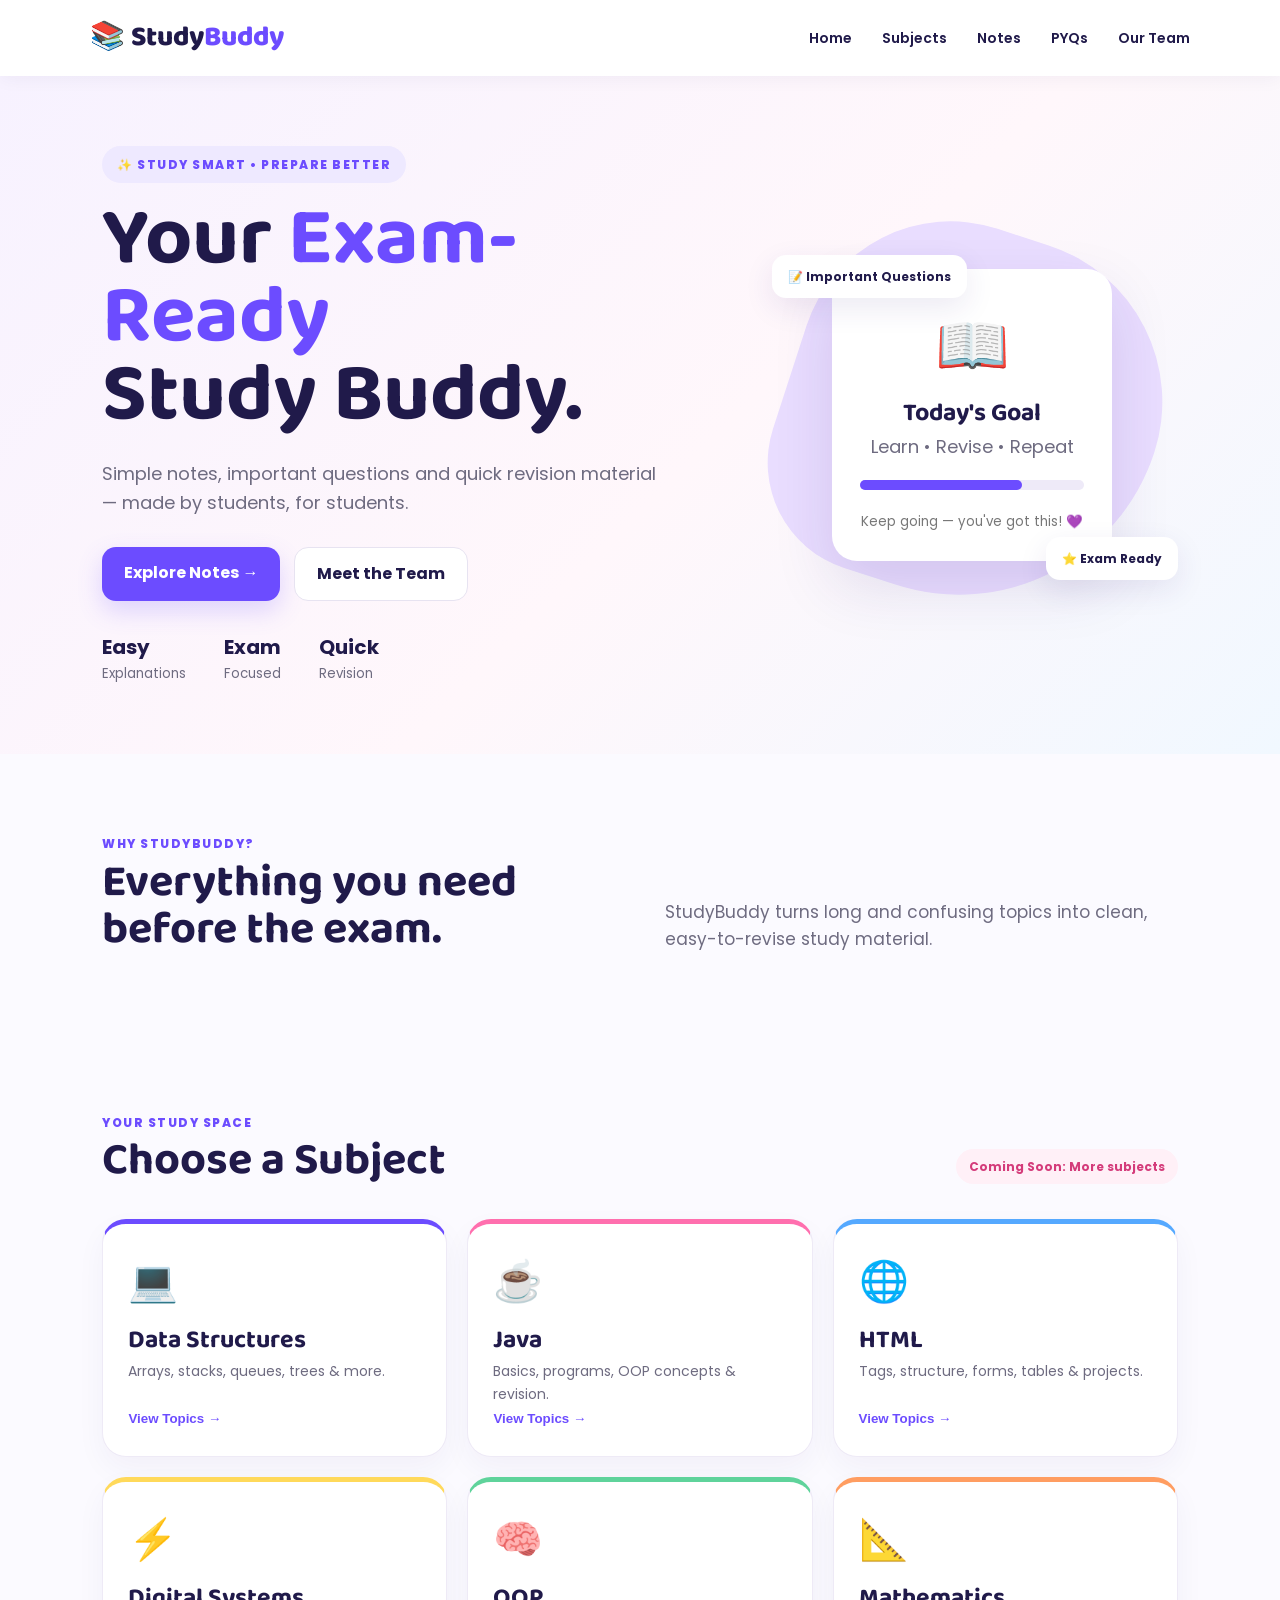
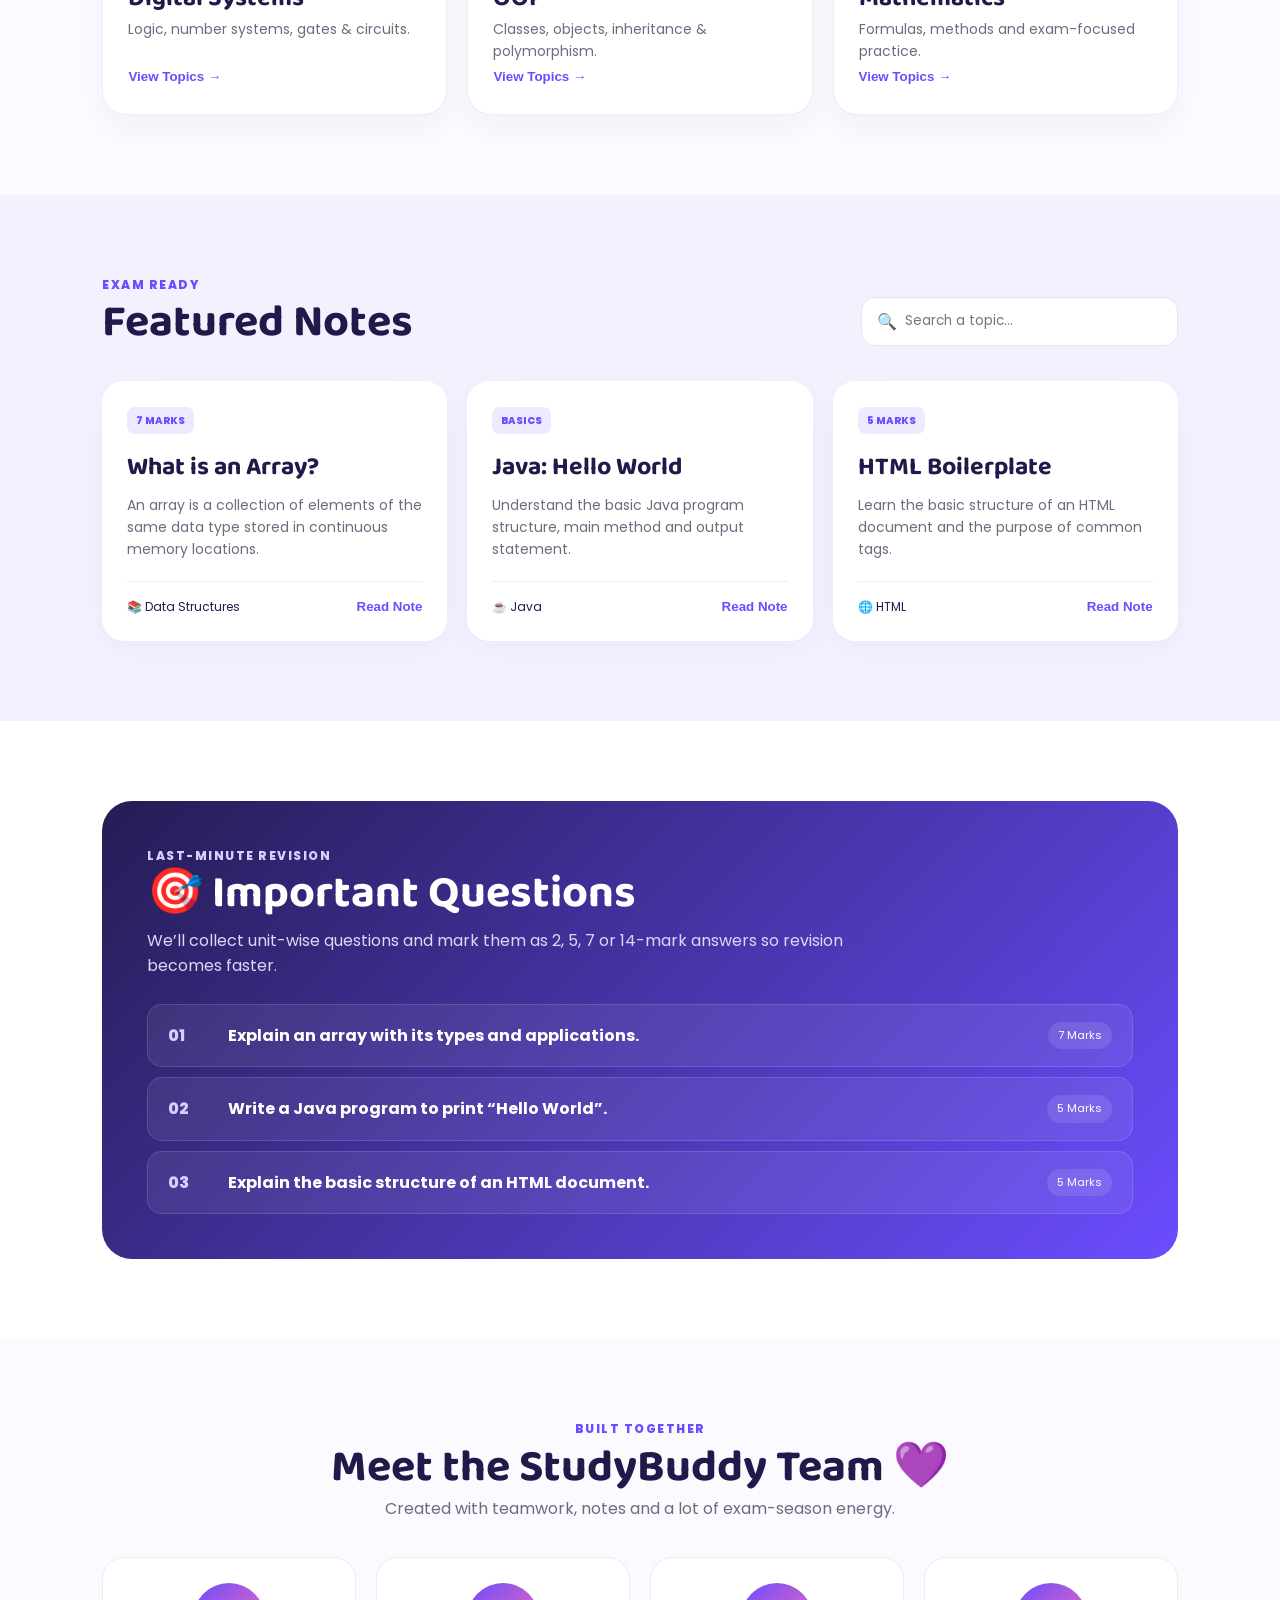
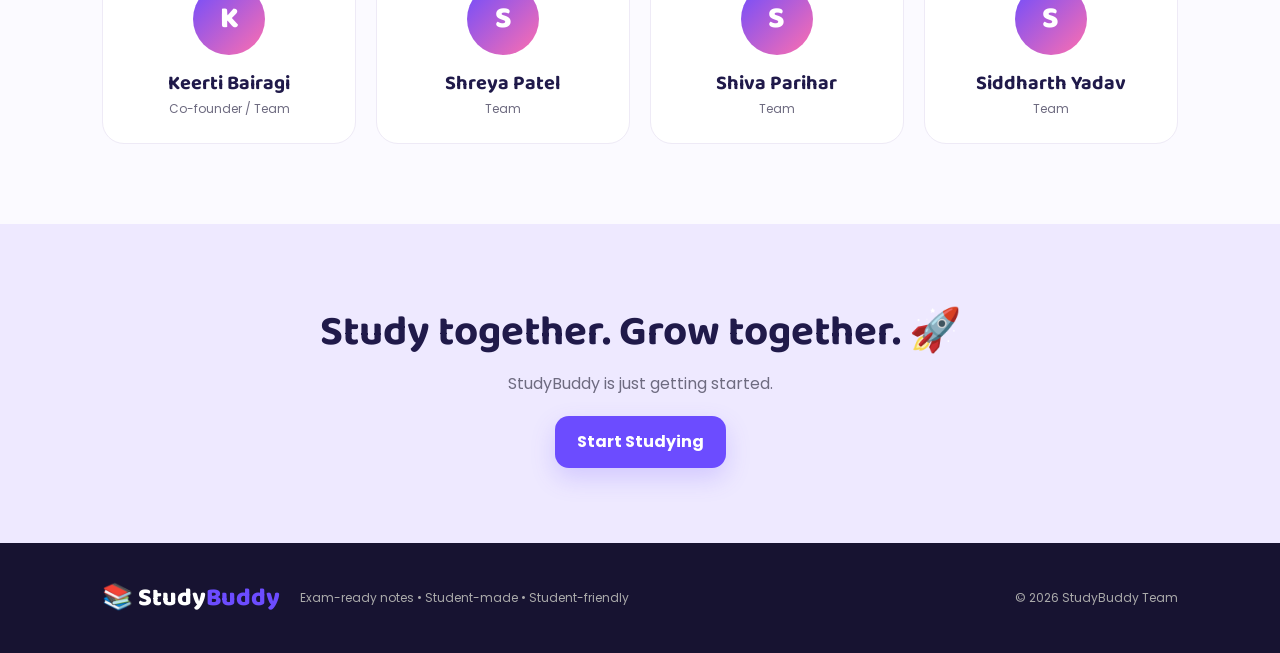
==== index.html @ d289e6f1 "Add files via upload" ====
<!DOCTYPE html>
<html lang="en">
<head>
  <meta charset="UTF-8">
  <meta name="viewport" content="width=device-width, initial-scale=1.0">
  <meta name="description" content="StudyBuddy — simple, exam-ready notes for students.">
  <title>StudyBuddy | Exam Ready Notes</title>
  <link rel="preconnect" href="https://fonts.googleapis.com">
  <link rel="preconnect" href="https://fonts.gstatic.com" crossorigin>
  <link href="https://fonts.googleapis.com/css2?family=Baloo+2:wght@500;600;700;800&family=Poppins:wght@400;500;600;700&display=swap" rel="stylesheet">
  <link rel="stylesheet" href="style.css">
</head>
<body>
  <header class="navbar">
    <a class="logo" href="#home"><span>📚</span> Study<span>Buddy</span></a>
    <button class="menu-btn" aria-label="Open menu">☰</button>
    <nav>
      <a href="#home">Home</a>
      <a href="#subjects">Subjects</a>
      <a href="#notes">Notes</a>
      <a href="#pyq">PYQs</a>
      <a href="#team">Our Team</a>
    </nav>
  </header>

  <main>
    <section id="home" class="hero">
      <div class="hero-text">
        <div class="pill">✨ STUDY SMART • PREPARE BETTER</div>
        <h1>Your <span>Exam-Ready</span><br>Study Buddy.</h1>
        <p>Simple notes, important questions and quick revision material — made by students, for students.</p>
        <div class="hero-buttons">
          <a class="btn primary" href="#subjects">Explore Notes →</a>
          <a class="btn secondary" href="#team">Meet the Team</a>
        </div>
        <div class="mini-stats">
          <div><b>Easy</b><small>Explanations</small></div>
          <div><b>Exam</b><small>Focused</small></div>
          <div><b>Quick</b><small>Revision</small></div>
        </div>
      </div>
      <div class="hero-art">
        <div class="blob"></div>
        <div class="book-card">
          <div class="book-icon">📖</div>
          <h3>Today's Goal</h3>
          <p>Learn • Revise • Repeat</p>
          <div class="progress"><span></span></div>
          <small>Keep going — you've got this! 💜</small>
        </div>
        <div class="floating-card one">📝 Important Questions</div>
        <div class="floating-card two">⭐ Exam Ready</div>
      </div>
    </section>

    <section class="section intro">
      <div>
        <div class="eyebrow">WHY STUDYBUDDY?</div>
        <h2>Everything you need before the exam.</h2>
      </div>
      <p>StudyBuddy turns long and confusing topics into clean, easy-to-revise study material.</p>
    </section>

    <section id="subjects" class="section">
      <div class="section-heading">
        <div><div class="eyebrow">YOUR STUDY SPACE</div><h2>Choose a Subject</h2></div>
        <span class="badge">Coming Soon: More subjects</span>
      </div>
      <div class="subject-grid">
        <article class="subject-card purple"><div class="subject-icon">💻</div><h3>Data Structures</h3><p>Arrays, stacks, queues, trees & more.</p><button onclick="showTopic('Data Structures')">View Topics →</button></article>
        <article class="subject-card pink"><div class="subject-icon">☕</div><h3>Java</h3><p>Basics, programs, OOP concepts & revision.</p><button onclick="showTopic('Java')">View Topics →</button></article>
        <article class="subject-card blue"><div class="subject-icon">🌐</div><h3>HTML</h3><p>Tags, structure, forms, tables & projects.</p><button onclick="showTopic('HTML')">View Topics →</button></article>
        <article class="subject-card yellow"><div class="subject-icon">⚡</div><h3>Digital Systems</h3><p>Logic, number systems, gates & circuits.</p><button onclick="showTopic('Digital Systems')">View Topics →</button></article>
        <article class="subject-card green"><div class="subject-icon">🧠</div><h3>OOP</h3><p>Classes, objects, inheritance & polymorphism.</p><button onclick="showTopic('OOP')">View Topics →</button></article>
        <article class="subject-card orange"><div class="subject-icon">📐</div><h3>Mathematics</h3><p>Formulas, methods and exam-focused practice.</p><button onclick="showTopic('Mathematics')">View Topics →</button></article>
      </div>
    </section>

    <section id="notes" class="section notes-section">
      <div class="section-heading">
        <div><div class="eyebrow">EXAM READY</div><h2>Featured Notes</h2></div>
        <div class="search"><span>🔍</span><input id="searchInput" type="search" placeholder="Search a topic..."></div>
      </div>
      <div id="notesGrid" class="notes-grid">
        <article class="note-card" data-search="array data structures"><span class="mark">7 MARKS</span><h3>What is an Array?</h3><p>An array is a collection of elements of the same data type stored in continuous memory locations.</p><div class="note-footer"><span>📚 Data Structures</span><button onclick="openNote('Array')">Read Note</button></div></article>
        <article class="note-card" data-search="java hello world basics"><span class="mark">BASICS</span><h3>Java: Hello World</h3><p>Understand the basic Java program structure, main method and output statement.</p><div class="note-footer"><span>☕ Java</span><button onclick="openNote('Java Hello World')">Read Note</button></div></article>
        <article class="note-card" data-search="html boilerplate tags"><span class="mark">5 MARKS</span><h3>HTML Boilerplate</h3><p>Learn the basic structure of an HTML document and the purpose of common tags.</p><div class="note-footer"><span>🌐 HTML</span><button onclick="openNote('HTML Boilerplate')">Read Note</button></div></article>
      </div>
      <div id="noResults" class="no-results">No topic found. Try another search.</div>
    </section>

    <section id="pyq" class="section pyq">
      <div class="pyq-box">
        <div class="eyebrow">LAST-MINUTE REVISION</div>
        <h2>🎯 Important Questions</h2>
        <p>We’ll collect unit-wise questions and mark them as 2, 5, 7 or 14-mark answers so revision becomes faster.</p>
        <div class="question-row"><span>01</span><b>Explain an array with its types and applications.</b><em>7 Marks</em></div>
        <div class="question-row"><span>02</span><b>Write a Java program to print “Hello World”.</b><em>5 Marks</em></div>
        <div class="question-row"><span>03</span><b>Explain the basic structure of an HTML document.</b><em>5 Marks</em></div>
      </div>
    </section>

    <section id="team" class="section team-section">
      <div class="eyebrow">BUILT TOGETHER</div>
      <h2>Meet the StudyBuddy Team 💜</h2>
      <p class="team-subtitle">Created with teamwork, notes and a lot of exam-season energy.</p>
      <div class="team-grid">
        <div class="person"><div class="avatar">K</div><h3>Keerti Bairagi</h3><p>Co-founder / Team</p></div>
        <div class="person"><div class="avatar">S</div><h3>Shreya Patel</h3><p>Team</p></div>
        <div class="person"><div class="avatar">S</div><h3>Shiva Parihar</h3><p>Team</p></div>
        <div class="person"><div class="avatar">S</div><h3>Siddharth Yadav</h3><p>Team</p></div>
      </div>
    </section>

    <section class="cta">
      <h2>Study together. Grow together. 🚀</h2>
      <p>StudyBuddy is just getting started.</p>
      <a class="btn primary" href="#subjects">Start Studying</a>
    </section>
  </main>

  <footer>
    <div class="logo">📚 Study<span>Buddy</span></div>
    <p>Exam-ready notes • Student-made • Student-friendly</p>
    <p class="copyright">© 2026 StudyBuddy Team</p>
  </footer>

  <div id="modal" class="modal" aria-hidden="true">
    <div class="modal-box">
      <button class="close" onclick="closeModal()">×</button>
      <div id="modalContent"></div>
    </div>
  </div>
  <script src="script.js"></script>
</body>
</html>
---- style.css ----
*{box-sizing:border-box;margin:0;padding:0}
:root{--purple:#6c4cff;--deep:#201a4a;--pink:#ff6fae;--blue:#55a9ff;--yellow:#ffd95a;--green:#5fd39b;--orange:#ff9d61;--bg:#fbfaff;--muted:#6e6b80}
html{scroll-behavior:smooth}body{font-family:Poppins,sans-serif;background:var(--bg);color:var(--deep);line-height:1.6}
h1,h2,h3,.logo{font-family:"Baloo 2",sans-serif}.navbar{height:76px;background:#fff;display:flex;align-items:center;justify-content:space-between;padding:0 7%;position:sticky;top:0;z-index:20;box-shadow:0 2px 18px #201a4a0d}.logo{font-size:28px;font-weight:800;color:var(--deep);text-decoration:none}.logo span:last-child{color:var(--purple)}
nav{display:flex;gap:30px}nav a{color:var(--deep);text-decoration:none;font-weight:600;font-size:14px}nav a:hover{color:var(--purple)}.menu-btn{display:none;border:0;background:none;font-size:25px}
.hero{min-height:650px;padding:70px 8%;display:flex;align-items:center;justify-content:space-between;gap:50px;overflow:hidden;background:linear-gradient(135deg,#f7f2ff,#fff7fb 55%,#f1f8ff)}
.hero-text{max-width:650px}.pill,.eyebrow{font-size:12px;font-weight:800;letter-spacing:1.5px;color:var(--purple)}.pill{display:inline-block;background:#eee9ff;padding:9px 15px;border-radius:30px;margin-bottom:18px}
h1{font-size:clamp(48px,7vw,82px);line-height:.95;margin-bottom:25px}.hero h1 span{color:var(--purple)}.hero p{font-size:18px;color:var(--muted);max-width:560px}.hero-buttons{display:flex;gap:14px;margin:30px 0}.btn{display:inline-block;padding:13px 22px;border-radius:14px;text-decoration:none;font-weight:700}.primary{background:var(--purple);color:white;box-shadow:0 10px 25px #6c4cff35}.secondary{background:white;color:var(--deep);border:1px solid #e7e3f1}.mini-stats{display:flex;gap:38px}.mini-stats div{display:flex;flex-direction:column}.mini-stats b{font-size:20px}.mini-stats small{color:var(--muted)}
.hero-art{width:430px;height:430px;position:relative;display:grid;place-items:center}.blob{position:absolute;width:370px;height:370px;border-radius:48% 52% 65% 35%;background:#e9ddff;transform:rotate(18deg)}.book-card{position:relative;width:280px;padding:28px;background:#fff;border-radius:25px;box-shadow:0 25px 60px #39207b20;text-align:center}.book-icon{font-size:60px}.book-card h3{font-size:25px}.book-card p{color:var(--muted)}.progress{height:10px;background:#eeeaf8;border-radius:20px;margin:18px 0}.progress span{display:block;width:72%;height:100%;border-radius:20px;background:var(--purple)}.book-card small{color:#777}.floating-card{position:absolute;background:#fff;padding:12px 16px;border-radius:14px;font-size:12px;font-weight:700;box-shadow:0 10px 30px #39207b18}.one{top:55px;left:5px}.two{bottom:50px;right:0}
.section{padding:80px 8%;max-width:1400px;margin:auto}.intro{display:grid;grid-template-columns:1fr 1fr;gap:50px;align-items:end}.section h2{font-size:45px;line-height:1.05;margin-top:5px}.intro p{color:var(--muted);font-size:17px}.section-heading{display:flex;justify-content:space-between;align-items:end;gap:20px;margin-bottom:35px}.badge{background:#fff0f7;color:#d43b7a;padding:8px 13px;border-radius:20px;font-size:12px;font-weight:700}
.subject-grid{display:grid;grid-template-columns:repeat(3,1fr);gap:20px}.subject-card{padding:25px;border-radius:24px;background:#fff;box-shadow:0 12px 30px #2d1c6b0b;border:1px solid #eeeaf6;transition:.25s}.subject-card:hover{transform:translateY(-5px);box-shadow:0 18px 35px #2d1c6b18}.subject-icon{font-size:40px}.subject-card h3{font-size:25px;margin-top:7px}.subject-card p{color:var(--muted);font-size:14px;min-height:45px}.subject-card button,.note-footer button{border:0;background:none;color:var(--purple);font-weight:800;cursor:pointer;padding:0}.purple{border-top:5px solid var(--purple)}.pink{border-top:5px solid var(--pink)}.blue{border-top:5px solid var(--blue)}.yellow{border-top:5px solid var(--yellow)}.green{border-top:5px solid var(--green)}.orange{border-top:5px solid var(--orange)}
.notes-section{background:#f4f1ff;max-width:none;padding-left:8%;padding-right:8%}.search{background:#fff;border:1px solid #e7e3f1;padding:11px 15px;border-radius:14px;display:flex;gap:8px;min-width:250px}.search input{border:0;outline:0;width:100%;font-family:inherit}.notes-grid{display:grid;grid-template-columns:repeat(3,1fr);gap:20px}.note-card{background:#fff;padding:25px;border-radius:22px;box-shadow:0 10px 30px #39207b0b}.mark{font-size:10px;background:#eee9ff;color:var(--purple);font-weight:800;padding:6px 9px;border-radius:8px}.note-card h3{font-size:25px;margin:15px 0 7px}.note-card p{color:var(--muted);font-size:14px}.note-footer{border-top:1px solid #eee;margin-top:20px;padding-top:15px;display:flex;justify-content:space-between;gap:10px;font-size:12px}.no-results{display:none;color:var(--muted)}
.pyq{background:#fff}.pyq-box{background:linear-gradient(135deg,#241d54,#6c4cff);color:#fff;border-radius:30px;padding:45px}.pyq-box .eyebrow{color:#d8ceff}.pyq-box h2{margin-bottom:10px}.pyq-box>p{color:#ddd7f6;max-width:700px;margin-bottom:25px}.question-row{background:#ffffff12;border:1px solid #ffffff20;padding:17px 20px;border-radius:15px;margin-top:10px;display:grid;grid-template-columns:45px 1fr auto;gap:15px;align-items:center}.question-row span{color:#d8ceff;font-weight:800}.question-row em{font-style:normal;background:#ffffff1c;padding:5px 10px;border-radius:20px;font-size:11px}
.team-section{text-align:center}.team-subtitle{color:var(--muted);margin:5px 0 35px}.team-grid{display:grid;grid-template-columns:repeat(4,1fr);gap:20px}.person{background:#fff;border-radius:22px;padding:25px;border:1px solid #eeeaf6}.avatar{width:72px;height:72px;margin:auto;border-radius:50%;display:grid;place-items:center;background:linear-gradient(135deg,#6c4cff,#ff6fae);color:#fff;font-size:30px;font-weight:800;font-family:"Baloo 2"}.person h3{font-size:20px;margin-top:12px}.person p{font-size:12px;color:var(--muted)}
.cta{text-align:center;padding:75px 20px;background:#eee9ff}.cta h2{font-size:42px}.cta p{color:var(--muted);margin:5px 0 20px}footer{padding:35px 8%;background:#171331;color:#ddd;display:flex;align-items:center;justify-content:space-between;gap:20px;flex-wrap:wrap}footer .logo{color:#fff;font-size:25px}footer p{font-size:12px;color:#aaa}.copyright{margin-left:auto}
.modal{display:none;position:fixed;inset:0;background:#17133199;z-index:50;align-items:center;justify-content:center;padding:20px}.modal.show{display:flex}.modal-box{background:#fff;max-width:650px;width:100%;max-height:85vh;overflow:auto;border-radius:25px;padding:35px;position:relative}.close{position:absolute;right:18px;top:12px;border:0;background:#eee9ff;color:var(--purple);font-size:25px;border-radius:50%;width:38px;height:38px;cursor:pointer}.modal-box h2{font-family:"Baloo 2";font-size:35px}.modal-box h3{font-size:22px;margin-top:20px}.modal-box p,.modal-box li{color:var(--muted)}.modal-box code{background:#f2effb;padding:3px 6px;border-radius:5px}
@media(max-width:850px){nav{display:none}.menu-btn{display:block}.navbar{padding:0 5%}.hero{padding:55px 6%;flex-direction:column}.hero-art{width:100%;max-width:430px}.section{padding:60px 6%}.intro{grid-template-columns:1fr}.subject-grid,.notes-grid{grid-template-columns:1fr 1fr}.team-grid{grid-template-columns:1fr 1fr}.section-heading{align-items:start;flex-direction:column}.copyright{margin-left:0}}
@media(max-width:560px){h1{font-size:52px}.hero p{font-size:16px}.hero-buttons{flex-direction:column}.mini-stats{gap:20px}.hero-art{height:350px}.blob{width:290px;height:290px}.book-card{width:245px}.subject-grid,.notes-grid,.team-grid{grid-template-columns:1fr}.question-row{grid-template-columns:30px 1fr}.question-row em{grid-column:2}.cta h2{font-size:32px}.search{width:100%}}
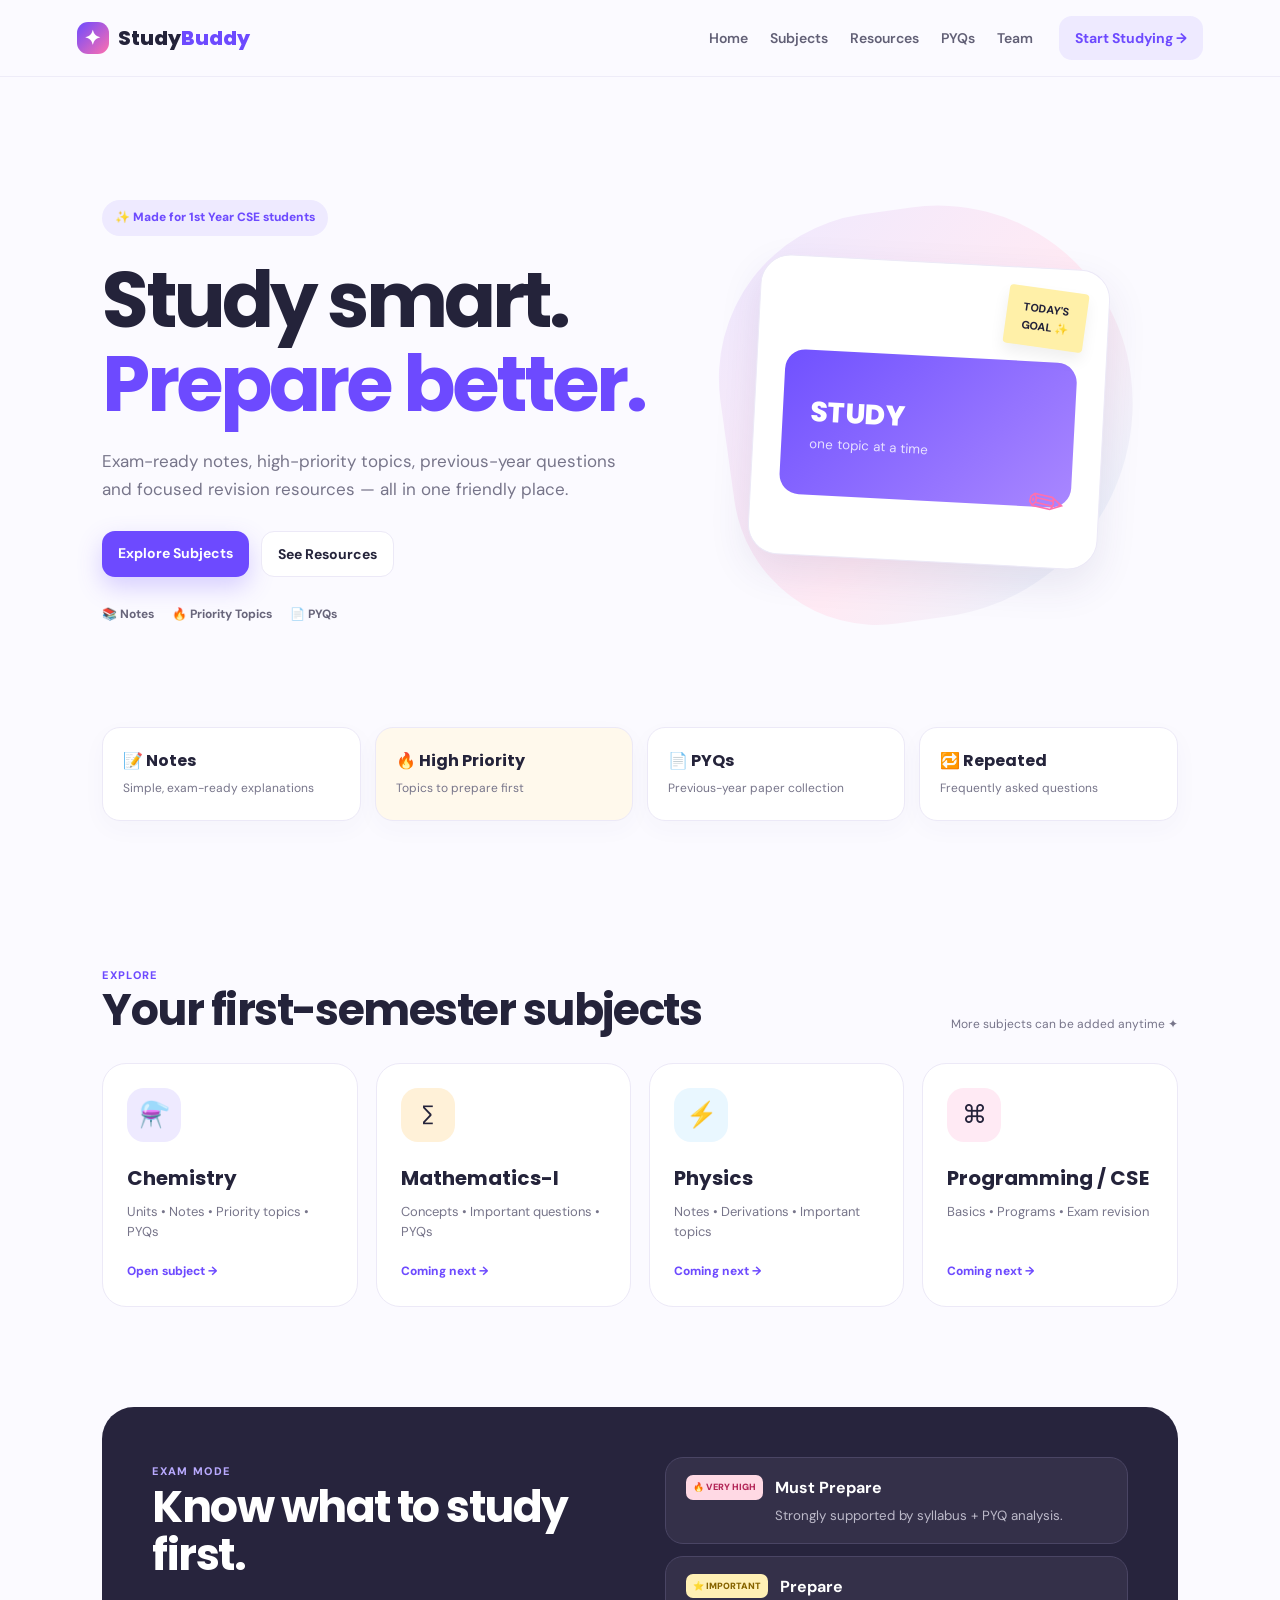
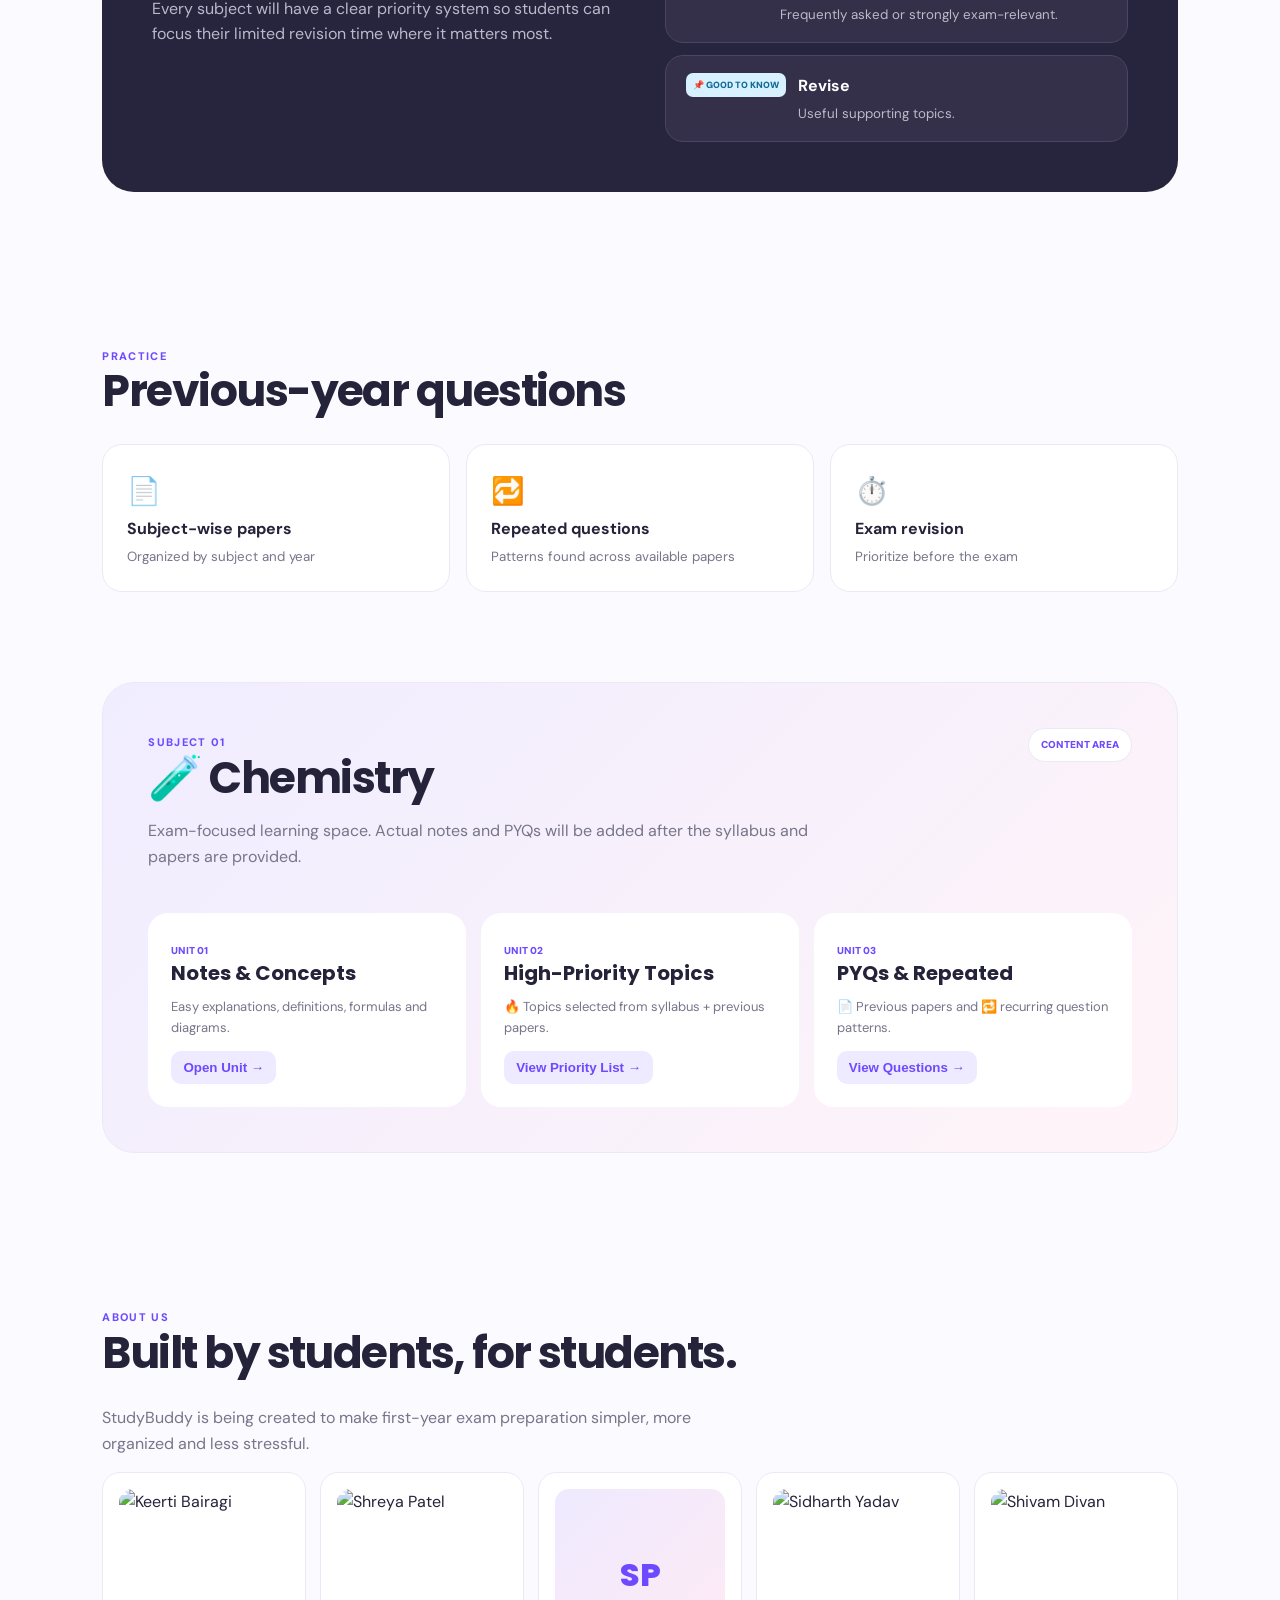
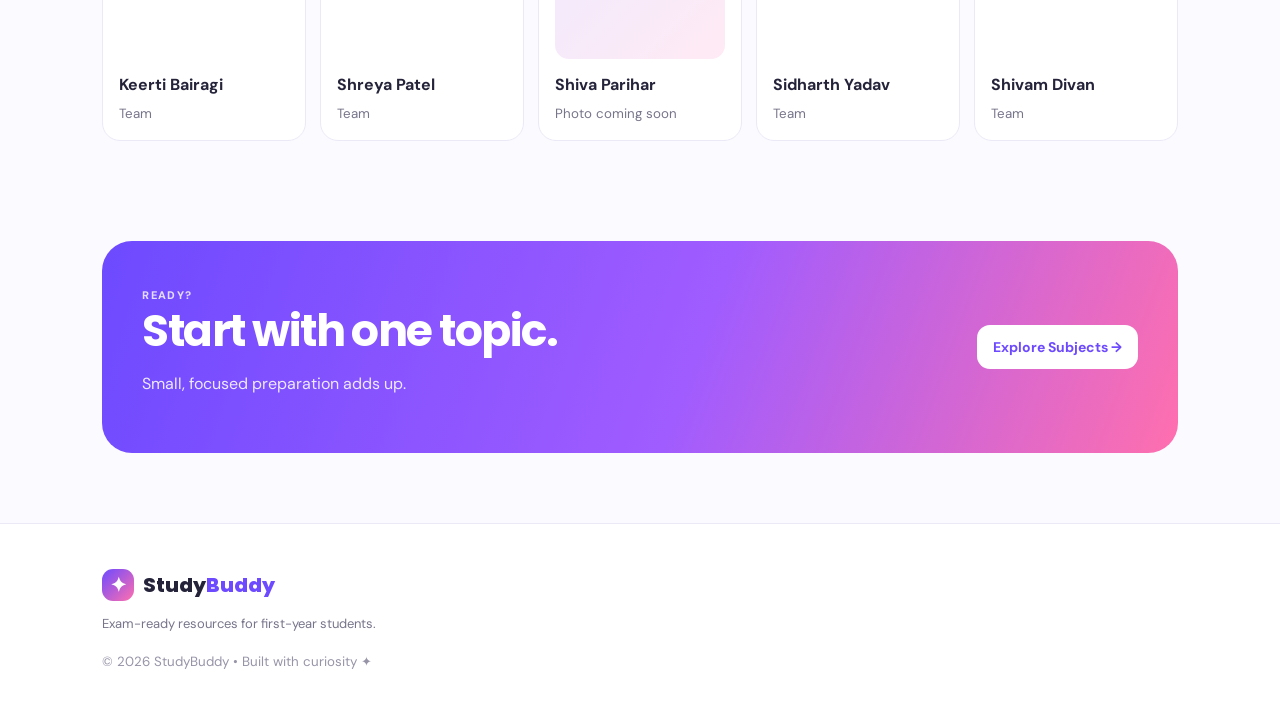
==== commit d8c09c0a: "Add files via upload" ====
--- a/index.html
+++ b/index.html
@@ -1,136 +1,87 @@
-<!DOCTYPE html>
+<!doctype html>
 <html lang="en">
 <head>
-  <meta charset="UTF-8">
-  <meta name="viewport" content="width=device-width, initial-scale=1.0">
-  <meta name="description" content="StudyBuddy — simple, exam-ready notes for students.">
-  <title>StudyBuddy | Exam Ready Notes</title>
-  <link rel="preconnect" href="https://fonts.googleapis.com">
-  <link rel="preconnect" href="https://fonts.gstatic.com" crossorigin>
-  <link href="https://fonts.googleapis.com/css2?family=Baloo+2:wght@500;600;700;800&family=Poppins:wght@400;500;600;700&display=swap" rel="stylesheet">
-  <link rel="stylesheet" href="style.css">
+<meta charset="utf-8"><meta name="viewport" content="width=device-width,initial-scale=1">
+<title>StudyBuddy | First Year CSE</title>
+<link rel="preconnect" href="https://fonts.googleapis.com"><link rel="preconnect" href="https://fonts.gstatic.com" crossorigin>
+<link href="https://fonts.googleapis.com/css2?family=DM+Sans:wght@400;500;600;700&family=Poppins:wght@600;700;800&display=swap" rel="stylesheet">
+<link rel="stylesheet" href="style.css">
 </head>
 <body>
-  <header class="navbar">
-    <a class="logo" href="#home"><span>📚</span> Study<span>Buddy</span></a>
-    <button class="menu-btn" aria-label="Open menu">☰</button>
-    <nav>
-      <a href="#home">Home</a>
-      <a href="#subjects">Subjects</a>
-      <a href="#notes">Notes</a>
-      <a href="#pyq">PYQs</a>
-      <a href="#team">Our Team</a>
-    </nav>
-  </header>
+<header class="nav">
+<a class="brand" href="#home"><span class="brand-icon">✦</span><span>Study<span>Buddy</span></span></a>
+<button class="menu">☰</button>
+<nav><a href="#home">Home</a><a href="#subjects">Subjects</a><a href="#resources">Resources</a><a href="#pyqs">PYQs</a><a href="#team">Team</a></nav>
+<a class="nav-cta" href="#subjects">Start Studying →</a>
+</header>
 
-  <main>
-    <section id="home" class="hero">
-      <div class="hero-text">
-        <div class="pill">✨ STUDY SMART • PREPARE BETTER</div>
-        <h1>Your <span>Exam-Ready</span><br>Study Buddy.</h1>
-        <p>Simple notes, important questions and quick revision material — made by students, for students.</p>
-        <div class="hero-buttons">
-          <a class="btn primary" href="#subjects">Explore Notes →</a>
-          <a class="btn secondary" href="#team">Meet the Team</a>
-        </div>
-        <div class="mini-stats">
-          <div><b>Easy</b><small>Explanations</small></div>
-          <div><b>Exam</b><small>Focused</small></div>
-          <div><b>Quick</b><small>Revision</small></div>
-        </div>
-      </div>
-      <div class="hero-art">
-        <div class="blob"></div>
-        <div class="book-card">
-          <div class="book-icon">📖</div>
-          <h3>Today's Goal</h3>
-          <p>Learn • Revise • Repeat</p>
-          <div class="progress"><span></span></div>
-          <small>Keep going — you've got this! 💜</small>
-        </div>
-        <div class="floating-card one">📝 Important Questions</div>
-        <div class="floating-card two">⭐ Exam Ready</div>
-      </div>
-    </section>
+<main id="home">
+<section class="hero reveal">
+<div class="hero-copy">
+<div class="pill">✨ Made for 1st Year CSE students</div>
+<h1>Study smart.<br><span>Prepare better.</span></h1>
+<p>Exam-ready notes, high-priority topics, previous-year questions and focused revision resources — all in one friendly place.</p>
+<div class="hero-actions"><a class="btn primary" href="#subjects">Explore Subjects</a><a class="btn ghost" href="#resources">See Resources</a></div>
+<div class="mini-stats"><span>📚 Notes</span><span>🔥 Priority Topics</span><span>📄 PYQs</span></div>
+</div>
+<div class="hero-art"><div class="blob"></div><div class="desk-card"><div class="sticky">TODAY'S<br>GOAL ✨</div><div class="book"><b>STUDY</b><small>one topic at a time</small></div><div class="pencil">✎</div></div></div>
+</section>
 
-    <section class="section intro">
-      <div>
-        <div class="eyebrow">WHY STUDYBUDDY?</div>
-        <h2>Everything you need before the exam.</h2>
-      </div>
-      <p>StudyBuddy turns long and confusing topics into clean, easy-to-revise study material.</p>
-    </section>
+<section class="quick reveal" id="resources">
+<div class="quick-card"><b>📝 Notes</b><span>Simple, exam-ready explanations</span></div>
+<div class="quick-card hot"><b>🔥 High Priority</b><span>Topics to prepare first</span></div>
+<div class="quick-card"><b>📄 PYQs</b><span>Previous-year paper collection</span></div>
+<div class="quick-card"><b>🔁 Repeated</b><span>Frequently asked questions</span></div>
+</section>
 
-    <section id="subjects" class="section">
-      <div class="section-heading">
-        <div><div class="eyebrow">YOUR STUDY SPACE</div><h2>Choose a Subject</h2></div>
-        <span class="badge">Coming Soon: More subjects</span>
-      </div>
-      <div class="subject-grid">
-        <article class="subject-card purple"><div class="subject-icon">💻</div><h3>Data Structures</h3><p>Arrays, stacks, queues, trees & more.</p><button onclick="showTopic('Data Structures')">View Topics →</button></article>
-        <article class="subject-card pink"><div class="subject-icon">☕</div><h3>Java</h3><p>Basics, programs, OOP concepts & revision.</p><button onclick="showTopic('Java')">View Topics →</button></article>
-        <article class="subject-card blue"><div class="subject-icon">🌐</div><h3>HTML</h3><p>Tags, structure, forms, tables & projects.</p><button onclick="showTopic('HTML')">View Topics →</button></article>
-        <article class="subject-card yellow"><div class="subject-icon">⚡</div><h3>Digital Systems</h3><p>Logic, number systems, gates & circuits.</p><button onclick="showTopic('Digital Systems')">View Topics →</button></article>
-        <article class="subject-card green"><div class="subject-icon">🧠</div><h3>OOP</h3><p>Classes, objects, inheritance & polymorphism.</p><button onclick="showTopic('OOP')">View Topics →</button></article>
-        <article class="subject-card orange"><div class="subject-icon">📐</div><h3>Mathematics</h3><p>Formulas, methods and exam-focused practice.</p><button onclick="showTopic('Mathematics')">View Topics →</button></article>
-      </div>
-    </section>
+<section class="section reveal" id="subjects">
+<div class="section-head"><div><span class="eyebrow">EXPLORE</span><h2>Your first-semester subjects</h2></div><span class="small-note">More subjects can be added anytime ✦</span></div>
+<div class="subject-grid">
+<article class="subject"><div class="subject-icon chem">⚗️</div><h3>Chemistry</h3><p>Units • Notes • Priority topics • PYQs</p><a href="#chemistry">Open subject →</a></article>
+<article class="subject"><div class="subject-icon math">∑</div><h3>Mathematics-I</h3><p>Concepts • Important questions • PYQs</p><a href="#coming">Coming next →</a></article>
+<article class="subject"><div class="subject-icon phys">⚡</div><h3>Physics</h3><p>Notes • Derivations • Important topics</p><a href="#coming">Coming next →</a></article>
+<article class="subject"><div class="subject-icon cs">⌘</div><h3>Programming / CSE</h3><p>Basics • Programs • Exam revision</p><a href="#coming">Coming next →</a></article>
+</div>
+</section>
 
-    <section id="notes" class="section notes-section">
-      <div class="section-heading">
-        <div><div class="eyebrow">EXAM READY</div><h2>Featured Notes</h2></div>
-        <div class="search"><span>🔍</span><input id="searchInput" type="search" placeholder="Search a topic..."></div>
-      </div>
-      <div id="notesGrid" class="notes-grid">
-        <article class="note-card" data-search="array data structures"><span class="mark">7 MARKS</span><h3>What is an Array?</h3><p>An array is a collection of elements of the same data type stored in continuous memory locations.</p><div class="note-footer"><span>📚 Data Structures</span><button onclick="openNote('Array')">Read Note</button></div></article>
-        <article class="note-card" data-search="java hello world basics"><span class="mark">BASICS</span><h3>Java: Hello World</h3><p>Understand the basic Java program structure, main method and output statement.</p><div class="note-footer"><span>☕ Java</span><button onclick="openNote('Java Hello World')">Read Note</button></div></article>
-        <article class="note-card" data-search="html boilerplate tags"><span class="mark">5 MARKS</span><h3>HTML Boilerplate</h3><p>Learn the basic structure of an HTML document and the purpose of common tags.</p><div class="note-footer"><span>🌐 HTML</span><button onclick="openNote('HTML Boilerplate')">Read Note</button></div></article>
-      </div>
-      <div id="noResults" class="no-results">No topic found. Try another search.</div>
-    </section>
+<section class="priority reveal">
+<div class="priority-copy"><span class="eyebrow">EXAM MODE</span><h2>Know what to study first.</h2><p>Every subject will have a clear priority system so students can focus their limited revision time where it matters most.</p></div>
+<div class="priority-list">
+<div><span class="badge red">🔥 VERY HIGH</span><b>Must Prepare</b><small>Strongly supported by syllabus + PYQ analysis.</small></div>
+<div><span class="badge yellow">⭐ IMPORTANT</span><b>Prepare</b><small>Frequently asked or strongly exam-relevant.</small></div>
+<div><span class="badge blue">📌 GOOD TO KNOW</span><b>Revise</b><small>Useful supporting topics.</small></div>
+</div>
+</section>
 
-    <section id="pyq" class="section pyq">
-      <div class="pyq-box">
-        <div class="eyebrow">LAST-MINUTE REVISION</div>
-        <h2>🎯 Important Questions</h2>
-        <p>We’ll collect unit-wise questions and mark them as 2, 5, 7 or 14-mark answers so revision becomes faster.</p>
-        <div class="question-row"><span>01</span><b>Explain an array with its types and applications.</b><em>7 Marks</em></div>
-        <div class="question-row"><span>02</span><b>Write a Java program to print “Hello World”.</b><em>5 Marks</em></div>
-        <div class="question-row"><span>03</span><b>Explain the basic structure of an HTML document.</b><em>5 Marks</em></div>
-      </div>
-    </section>
+<section class="section reveal" id="pyqs">
+<div class="section-head"><div><span class="eyebrow">PRACTICE</span><h2>Previous-year questions</h2></div></div>
+<div class="paper-row"><div><span>📄</span><b>Subject-wise papers</b><small>Organized by subject and year</small></div><div><span>🔁</span><b>Repeated questions</b><small>Patterns found across available papers</small></div><div><span>⏱️</span><b>Exam revision</b><small>Prioritize before the exam</small></div></div>
+</section>
 
-    <section id="team" class="section team-section">
-      <div class="eyebrow">BUILT TOGETHER</div>
-      <h2>Meet the StudyBuddy Team 💜</h2>
-      <p class="team-subtitle">Created with teamwork, notes and a lot of exam-season energy.</p>
-      <div class="team-grid">
-        <div class="person"><div class="avatar">K</div><h3>Keerti Bairagi</h3><p>Co-founder / Team</p></div>
-        <div class="person"><div class="avatar">S</div><h3>Shreya Patel</h3><p>Team</p></div>
-        <div class="person"><div class="avatar">S</div><h3>Shiva Parihar</h3><p>Team</p></div>
-        <div class="person"><div class="avatar">S</div><h3>Siddharth Yadav</h3><p>Team</p></div>
-      </div>
-    </section>
+<section class="chem-section reveal" id="chemistry">
+<div class="chem-top"><div><span class="eyebrow">SUBJECT 01</span><h2>🧪 Chemistry</h2><p>Exam-focused learning space. Actual notes and PYQs will be added after the syllabus and papers are provided.</p></div><span class="coming">CONTENT AREA</span></div>
+<div class="unit-grid">
+<div class="unit"><span>UNIT 01</span><h3>Notes & Concepts</h3><p>Easy explanations, definitions, formulas and diagrams.</p><button>Open Unit →</button></div>
+<div class="unit"><span>UNIT 02</span><h3>High-Priority Topics</h3><p>🔥 Topics selected from syllabus + previous papers.</p><button>View Priority List →</button></div>
+<div class="unit"><span>UNIT 03</span><h3>PYQs & Repeated</h3><p>📄 Previous papers and 🔁 recurring question patterns.</p><button>View Questions →</button></div>
+</div>
+</section>
 
-    <section class="cta">
-      <h2>Study together. Grow together. 🚀</h2>
-      <p>StudyBuddy is just getting started.</p>
-      <a class="btn primary" href="#subjects">Start Studying</a>
-    </section>
-  </main>
+<section class="section reveal" id="team">
+<div class="section-head"><div><span class="eyebrow">ABOUT US</span><h2>Built by students, for students.</h2></div></div>
+<p class="team-intro">StudyBuddy is being created to make first-year exam preparation simpler, more organized and less stressful.</p>
+<div class="team-grid">
+<div class="team-card"><img src="images/keerti-bairagi.png" alt="Keerti Bairagi"><b>Keerti Bairagi</b><small>Team</small></div>
+<div class="team-card"><img src="images/shreya-patel.jpg" alt="Shreya Patel"><b>Shreya Patel</b><small>Team</small></div>
+<div class="team-card"><div class="photo-placeholder">SP</div><b>Shiva Parihar</b><small>Photo coming soon</small></div>
+<div class="team-card"><img src="images/sidharth-yadav.jpg" alt="Sidharth Yadav"><b>Sidharth Yadav</b><small>Team</small></div>
+<div class="team-card"><img src="images/shivam-divan.jpg" alt="Shivam Divan"><b>Shivam Divan</b><small>Team</small></div>
+</div>
+</section>
 
-  <footer>
-    <div class="logo">📚 Study<span>Buddy</span></div>
-    <p>Exam-ready notes • Student-made • Student-friendly</p>
-    <p class="copyright">© 2026 StudyBuddy Team</p>
-  </footer>
-
-  <div id="modal" class="modal" aria-hidden="true">
-    <div class="modal-box">
-      <button class="close" onclick="closeModal()">×</button>
-      <div id="modalContent"></div>
-    </div>
-  </div>
-  <script src="script.js"></script>
-</body>
-</html>
+<section class="cta reveal"><div><span class="eyebrow">READY?</span><h2>Start with one topic.</h2><p>Small, focused preparation adds up.</p></div><a class="btn light" href="#subjects">Explore Subjects →</a></section>
+</main>
+<footer><div class="brand"><span class="brand-icon">✦</span><span>Study<span>Buddy</span></span></div><p>Exam-ready resources for first-year students.</p><small>© 2026 StudyBuddy • Built with curiosity ✦</small></footer>
+<div class="toast" id="toast">This area is ready for your final content.</div>
+<script src="script.js"></script>
+</body></html>
--- a/style.css
+++ b/style.css
@@ -1,18 +1,20 @@
-*{box-sizing:border-box;margin:0;padding:0}
-:root{--purple:#6c4cff;--deep:#201a4a;--pink:#ff6fae;--blue:#55a9ff;--yellow:#ffd95a;--green:#5fd39b;--orange:#ff9d61;--bg:#fbfaff;--muted:#6e6b80}
-html{scroll-behavior:smooth}body{font-family:Poppins,sans-serif;background:var(--bg);color:var(--deep);line-height:1.6}
-h1,h2,h3,.logo{font-family:"Baloo 2",sans-serif}.navbar{height:76px;background:#fff;display:flex;align-items:center;justify-content:space-between;padding:0 7%;position:sticky;top:0;z-index:20;box-shadow:0 2px 18px #201a4a0d}.logo{font-size:28px;font-weight:800;color:var(--deep);text-decoration:none}.logo span:last-child{color:var(--purple)}
-nav{display:flex;gap:30px}nav a{color:var(--deep);text-decoration:none;font-weight:600;font-size:14px}nav a:hover{color:var(--purple)}.menu-btn{display:none;border:0;background:none;font-size:25px}
-.hero{min-height:650px;padding:70px 8%;display:flex;align-items:center;justify-content:space-between;gap:50px;overflow:hidden;background:linear-gradient(135deg,#f7f2ff,#fff7fb 55%,#f1f8ff)}
-.hero-text{max-width:650px}.pill,.eyebrow{font-size:12px;font-weight:800;letter-spacing:1.5px;color:var(--purple)}.pill{display:inline-block;background:#eee9ff;padding:9px 15px;border-radius:30px;margin-bottom:18px}
-h1{font-size:clamp(48px,7vw,82px);line-height:.95;margin-bottom:25px}.hero h1 span{color:var(--purple)}.hero p{font-size:18px;color:var(--muted);max-width:560px}.hero-buttons{display:flex;gap:14px;margin:30px 0}.btn{display:inline-block;padding:13px 22px;border-radius:14px;text-decoration:none;font-weight:700}.primary{background:var(--purple);color:white;box-shadow:0 10px 25px #6c4cff35}.secondary{background:white;color:var(--deep);border:1px solid #e7e3f1}.mini-stats{display:flex;gap:38px}.mini-stats div{display:flex;flex-direction:column}.mini-stats b{font-size:20px}.mini-stats small{color:var(--muted)}
-.hero-art{width:430px;height:430px;position:relative;display:grid;place-items:center}.blob{position:absolute;width:370px;height:370px;border-radius:48% 52% 65% 35%;background:#e9ddff;transform:rotate(18deg)}.book-card{position:relative;width:280px;padding:28px;background:#fff;border-radius:25px;box-shadow:0 25px 60px #39207b20;text-align:center}.book-icon{font-size:60px}.book-card h3{font-size:25px}.book-card p{color:var(--muted)}.progress{height:10px;background:#eeeaf8;border-radius:20px;margin:18px 0}.progress span{display:block;width:72%;height:100%;border-radius:20px;background:var(--purple)}.book-card small{color:#777}.floating-card{position:absolute;background:#fff;padding:12px 16px;border-radius:14px;font-size:12px;font-weight:700;box-shadow:0 10px 30px #39207b18}.one{top:55px;left:5px}.two{bottom:50px;right:0}
-.section{padding:80px 8%;max-width:1400px;margin:auto}.intro{display:grid;grid-template-columns:1fr 1fr;gap:50px;align-items:end}.section h2{font-size:45px;line-height:1.05;margin-top:5px}.intro p{color:var(--muted);font-size:17px}.section-heading{display:flex;justify-content:space-between;align-items:end;gap:20px;margin-bottom:35px}.badge{background:#fff0f7;color:#d43b7a;padding:8px 13px;border-radius:20px;font-size:12px;font-weight:700}
-.subject-grid{display:grid;grid-template-columns:repeat(3,1fr);gap:20px}.subject-card{padding:25px;border-radius:24px;background:#fff;box-shadow:0 12px 30px #2d1c6b0b;border:1px solid #eeeaf6;transition:.25s}.subject-card:hover{transform:translateY(-5px);box-shadow:0 18px 35px #2d1c6b18}.subject-icon{font-size:40px}.subject-card h3{font-size:25px;margin-top:7px}.subject-card p{color:var(--muted);font-size:14px;min-height:45px}.subject-card button,.note-footer button{border:0;background:none;color:var(--purple);font-weight:800;cursor:pointer;padding:0}.purple{border-top:5px solid var(--purple)}.pink{border-top:5px solid var(--pink)}.blue{border-top:5px solid var(--blue)}.yellow{border-top:5px solid var(--yellow)}.green{border-top:5px solid var(--green)}.orange{border-top:5px solid var(--orange)}
-.notes-section{background:#f4f1ff;max-width:none;padding-left:8%;padding-right:8%}.search{background:#fff;border:1px solid #e7e3f1;padding:11px 15px;border-radius:14px;display:flex;gap:8px;min-width:250px}.search input{border:0;outline:0;width:100%;font-family:inherit}.notes-grid{display:grid;grid-template-columns:repeat(3,1fr);gap:20px}.note-card{background:#fff;padding:25px;border-radius:22px;box-shadow:0 10px 30px #39207b0b}.mark{font-size:10px;background:#eee9ff;color:var(--purple);font-weight:800;padding:6px 9px;border-radius:8px}.note-card h3{font-size:25px;margin:15px 0 7px}.note-card p{color:var(--muted);font-size:14px}.note-footer{border-top:1px solid #eee;margin-top:20px;padding-top:15px;display:flex;justify-content:space-between;gap:10px;font-size:12px}.no-results{display:none;color:var(--muted)}
-.pyq{background:#fff}.pyq-box{background:linear-gradient(135deg,#241d54,#6c4cff);color:#fff;border-radius:30px;padding:45px}.pyq-box .eyebrow{color:#d8ceff}.pyq-box h2{margin-bottom:10px}.pyq-box>p{color:#ddd7f6;max-width:700px;margin-bottom:25px}.question-row{background:#ffffff12;border:1px solid #ffffff20;padding:17px 20px;border-radius:15px;margin-top:10px;display:grid;grid-template-columns:45px 1fr auto;gap:15px;align-items:center}.question-row span{color:#d8ceff;font-weight:800}.question-row em{font-style:normal;background:#ffffff1c;padding:5px 10px;border-radius:20px;font-size:11px}
-.team-section{text-align:center}.team-subtitle{color:var(--muted);margin:5px 0 35px}.team-grid{display:grid;grid-template-columns:repeat(4,1fr);gap:20px}.person{background:#fff;border-radius:22px;padding:25px;border:1px solid #eeeaf6}.avatar{width:72px;height:72px;margin:auto;border-radius:50%;display:grid;place-items:center;background:linear-gradient(135deg,#6c4cff,#ff6fae);color:#fff;font-size:30px;font-weight:800;font-family:"Baloo 2"}.person h3{font-size:20px;margin-top:12px}.person p{font-size:12px;color:var(--muted)}
-.cta{text-align:center;padding:75px 20px;background:#eee9ff}.cta h2{font-size:42px}.cta p{color:var(--muted);margin:5px 0 20px}footer{padding:35px 8%;background:#171331;color:#ddd;display:flex;align-items:center;justify-content:space-between;gap:20px;flex-wrap:wrap}footer .logo{color:#fff;font-size:25px}footer p{font-size:12px;color:#aaa}.copyright{margin-left:auto}
-.modal{display:none;position:fixed;inset:0;background:#17133199;z-index:50;align-items:center;justify-content:center;padding:20px}.modal.show{display:flex}.modal-box{background:#fff;max-width:650px;width:100%;max-height:85vh;overflow:auto;border-radius:25px;padding:35px;position:relative}.close{position:absolute;right:18px;top:12px;border:0;background:#eee9ff;color:var(--purple);font-size:25px;border-radius:50%;width:38px;height:38px;cursor:pointer}.modal-box h2{font-family:"Baloo 2";font-size:35px}.modal-box h3{font-size:22px;margin-top:20px}.modal-box p,.modal-box li{color:var(--muted)}.modal-box code{background:#f2effb;padding:3px 6px;border-radius:5px}
-@media(max-width:850px){nav{display:none}.menu-btn{display:block}.navbar{padding:0 5%}.hero{padding:55px 6%;flex-direction:column}.hero-art{width:100%;max-width:430px}.section{padding:60px 6%}.intro{grid-template-columns:1fr}.subject-grid,.notes-grid{grid-template-columns:1fr 1fr}.team-grid{grid-template-columns:1fr 1fr}.section-heading{align-items:start;flex-direction:column}.copyright{margin-left:0}}
-@media(max-width:560px){h1{font-size:52px}.hero p{font-size:16px}.hero-buttons{flex-direction:column}.mini-stats{gap:20px}.hero-art{height:350px}.blob{width:290px;height:290px}.book-card{width:245px}.subject-grid,.notes-grid,.team-grid{grid-template-columns:1fr}.question-row{grid-template-columns:30px 1fr}.question-row em{grid-column:2}.cta h2{font-size:32px}.search{width:100%}}
+:root{--primary:#6d4aff;--pink:#ff6fae;--blue:#4db7ff;--yellow:#ffc857;--ink:#24233a;--muted:#77758a;--bg:#fbfaff;--line:#ece9f7;--radius:24px;--shadow:0 16px 40px rgba(61,45,120,.10)}
+*{box-sizing:border-box}html{scroll-behavior:smooth}body{margin:0;font-family:"DM Sans",sans-serif;color:var(--ink);background:var(--bg);line-height:1.6}a{text-decoration:none;color:inherit}
+.nav{position:sticky;top:0;z-index:20;display:flex;align-items:center;gap:26px;padding:16px 6%;background:rgba(251,250,255,.88);backdrop-filter:blur(14px);border-bottom:1px solid rgba(236,233,247,.8)}
+.brand{display:flex;align-items:center;gap:9px;font-family:Poppins;font-weight:800;font-size:20px;white-space:nowrap}.brand>span:last-child>span{color:var(--primary)}.brand-icon{width:32px;height:32px;display:grid;place-items:center;border-radius:11px;background:linear-gradient(135deg,var(--primary),var(--pink));color:#fff}
+nav{display:flex;gap:22px;margin-left:auto}nav a{font-size:14px;font-weight:600;color:#626076}nav a:hover{color:var(--primary)}.nav-cta,.btn{border-radius:13px;padding:11px 16px;font-weight:700;font-size:14px}.nav-cta{background:#eeeaff;color:var(--primary)}.menu{display:none;border:0;background:none;font-size:24px}
+.hero{min-height:650px;padding:90px 8% 70px;display:grid;grid-template-columns:1.05fr .95fr;align-items:center;gap:30px;overflow:hidden}.pill,.eyebrow{font-size:11px;font-weight:800;letter-spacing:.12em;color:var(--primary)}.pill{display:inline-block;padding:8px 13px;border-radius:999px;background:#eeeaff;letter-spacing:0;font-size:12px}
+h1,h2,h3{font-family:Poppins;line-height:1.1;margin:0}h1{font-size:clamp(48px,6vw,78px);letter-spacing:-.05em;margin:22px 0}h1 span{color:var(--primary)}h2{font-size:clamp(28px,4vw,44px);letter-spacing:-.035em}h3{font-size:20px}p{color:var(--muted)}
+.hero-copy>p{max-width:600px;font-size:17px}.hero-actions{display:flex;gap:12px;margin:28px 0}.btn{display:inline-block}.primary{background:var(--primary);color:#fff;box-shadow:0 10px 25px rgba(109,74,255,.25)}.ghost{background:#fff;border:1px solid var(--line)}.mini-stats{display:flex;gap:18px;color:#68657b;font-size:12px;font-weight:700}
+.hero-art{min-height:440px;position:relative;display:grid;place-items:center}.blob{position:absolute;width:410px;height:410px;border-radius:46% 54% 60% 40%;background:linear-gradient(135deg,#eee9ff,#ffeaf4 55%,#e7f6ff);transform:rotate(-8deg)}.desk-card{position:relative;width:350px;height:300px;background:#fff;border:1px solid var(--line);border-radius:30px;box-shadow:var(--shadow);transform:rotate(3deg);padding:28px}.sticky{position:absolute;right:22px;top:20px;background:#fff0a8;padding:12px 16px;border-radius:4px;box-shadow:0 8px 15px #00000010;font-size:11px;font-weight:800;transform:rotate(5deg)}.book{margin-top:65px;background:linear-gradient(135deg,#7051ff,#a987ff);color:#fff;border-radius:20px;height:145px;padding:28px;display:flex;flex-direction:column;justify-content:center}.book b{font:800 28px Poppins}.book small{opacity:.8}.pencil{position:absolute;right:35px;bottom:30px;font-size:42px;transform:rotate(-35deg);color:var(--pink)}
+.quick{display:grid;grid-template-columns:repeat(4,1fr);gap:14px;padding:0 8% 70px}.quick-card{background:#fff;border:1px solid var(--line);padding:20px;border-radius:18px;box-shadow:0 8px 25px #4b3a8b08;transition:.3s}.quick-card:hover,.subject:hover,.unit:hover{transform:translateY(-7px);box-shadow:var(--shadow)}.quick-card b{display:block;font-family:Poppins}.quick-card span{font-size:12px;color:var(--muted)}.quick-card.hot{background:#fff9ec}
+.section{padding:70px 8%}.section-head{display:flex;justify-content:space-between;align-items:end;margin-bottom:28px}.small-note{font-size:12px;color:var(--muted)}.subject-grid{display:grid;grid-template-columns:repeat(4,1fr);gap:18px}.subject{background:#fff;border:1px solid var(--line);border-radius:var(--radius);padding:24px;transition:.3s}.subject-icon{width:54px;height:54px;border-radius:17px;display:grid;place-items:center;font-size:25px;margin-bottom:25px}.subject-icon.chem{background:#eeeaff}.subject-icon.math{background:#fff1d8}.subject-icon.phys{background:#e9f7ff}.subject-icon.cs{background:#ffeaf4}.subject p{font-size:13px;min-height:42px}.subject a{font-size:12px;color:var(--primary);font-weight:800}
+.priority{margin:30px 8% 80px;padding:50px;border-radius:32px;background:#27243d;color:#fff;display:grid;grid-template-columns:1fr 1fr;gap:50px}.priority .eyebrow{color:#b9aaff}.priority p{color:#bbb8cb}.priority-list{display:grid;gap:12px}.priority-list>div{background:#343049;border:1px solid #4a4564;border-radius:18px;padding:17px 20px;display:grid;grid-template-columns:auto 1fr;gap:4px 12px}.priority-list small{grid-column:2;color:#bcb9c9}.badge{font-size:9px;font-weight:900;padding:5px 7px;border-radius:7px;height:max-content}.red{background:#ffd9e4;color:#b32758}.yellow{background:#fff0b5;color:#876400}.blue{background:#d8f1ff;color:#126a96}
+.paper-row{display:grid;grid-template-columns:repeat(3,1fr);gap:16px}.paper-row>div{background:#fff;border:1px solid var(--line);padding:24px;border-radius:20px;display:grid;gap:4px}.paper-row span{font-size:27px}.paper-row small{color:var(--muted)}
+.chem-section{margin:20px 8% 80px;padding:45px;border-radius:32px;background:linear-gradient(135deg,#f0edff,#fff4f8);border:1px solid var(--line)}.chem-top{display:flex;justify-content:space-between;gap:30px;align-items:start}.chem-top p{max-width:700px}.coming{background:#fff;border:1px solid var(--line);padding:8px 12px;border-radius:999px;font-size:10px;font-weight:900;color:var(--primary)}.unit-grid{display:grid;grid-template-columns:repeat(3,1fr);gap:15px;margin-top:28px}.unit{background:#fff;padding:23px;border-radius:20px;transition:.3s}.unit>span{font-size:10px;font-weight:900;color:var(--primary)}.unit p{font-size:13px}.unit button{border:0;background:#eeeaff;color:var(--primary);padding:9px 12px;border-radius:10px;font-weight:800}
+.team-intro{max-width:650px}.team-grid{display:grid;grid-template-columns:repeat(5,1fr);gap:14px}.team-grid>div{background:#fff;border:1px solid var(--line);border-radius:18px;padding:16px;display:flex;flex-direction:column;gap:5px}.team-grid img,.photo-placeholder{width:100%;aspect-ratio:1/1;object-fit:cover;border-radius:14px;margin-bottom:8px}.photo-placeholder{display:grid;place-items:center;background:linear-gradient(135deg,#eeeaff,#ffeaf4);color:var(--primary);font-family:Poppins;font-size:32px;font-weight:800}.team-grid small{color:var(--muted)}
+.cta{margin:30px 8% 70px;padding:40px;border-radius:30px;background:linear-gradient(110deg,var(--primary),#a05cff 55%,var(--pink));color:#fff;display:flex;justify-content:space-between;align-items:center}.cta p{color:#eee8ff}.cta .eyebrow{color:#e5ddff}.light{background:#fff;color:var(--primary)}
+footer{padding:45px 8%;border-top:1px solid var(--line);background:#fff}footer p{font-size:13px}footer small{color:#9894a8}
+.reveal{opacity:0;transform:translateY(30px);transition:opacity .7s ease,transform .7s ease}.reveal.show{opacity:1;transform:none}.toast{position:fixed;bottom:22px;right:22px;background:#27243d;color:#fff;padding:12px 16px;border-radius:12px;font-size:12px;opacity:0;transform:translateY(10px);transition:.3s;z-index:50}.toast.show{opacity:1;transform:none}
+@media(max-width:900px){nav,.nav-cta{display:none}.menu{display:block;margin-left:auto}.hero{grid-template-columns:1fr;padding-top:60px}.hero-art{min-height:360px}.quick,.subject-grid{grid-template-columns:repeat(2,1fr)}.priority{grid-template-columns:1fr}.unit-grid,.team-grid{grid-template-columns:repeat(2,1fr)}.paper-row{grid-template-columns:1fr}.section-head{align-items:start;gap:20px;flex-direction:column}}
+@media(max-width:560px){.nav{padding:14px 5%}.hero,.section{padding-left:5%;padding-right:5%}.hero{min-height:auto}.hero-art{min-height:320px}.blob{width:290px;height:290px}.desk-card{width:280px;height:245px}.book{height:115px}.quick{grid-template-columns:1fr 1fr;padding:0 5% 50px}.subject-grid,.unit-grid,.team-grid{grid-template-columns:1fr}.priority,.chem-section,.cta{margin-left:5%;margin-right:5%;padding:28px}.cta{flex-direction:column;align-items:start;gap:20px}h1{font-size:48px}.mini-stats{flex-wrap:wrap}}
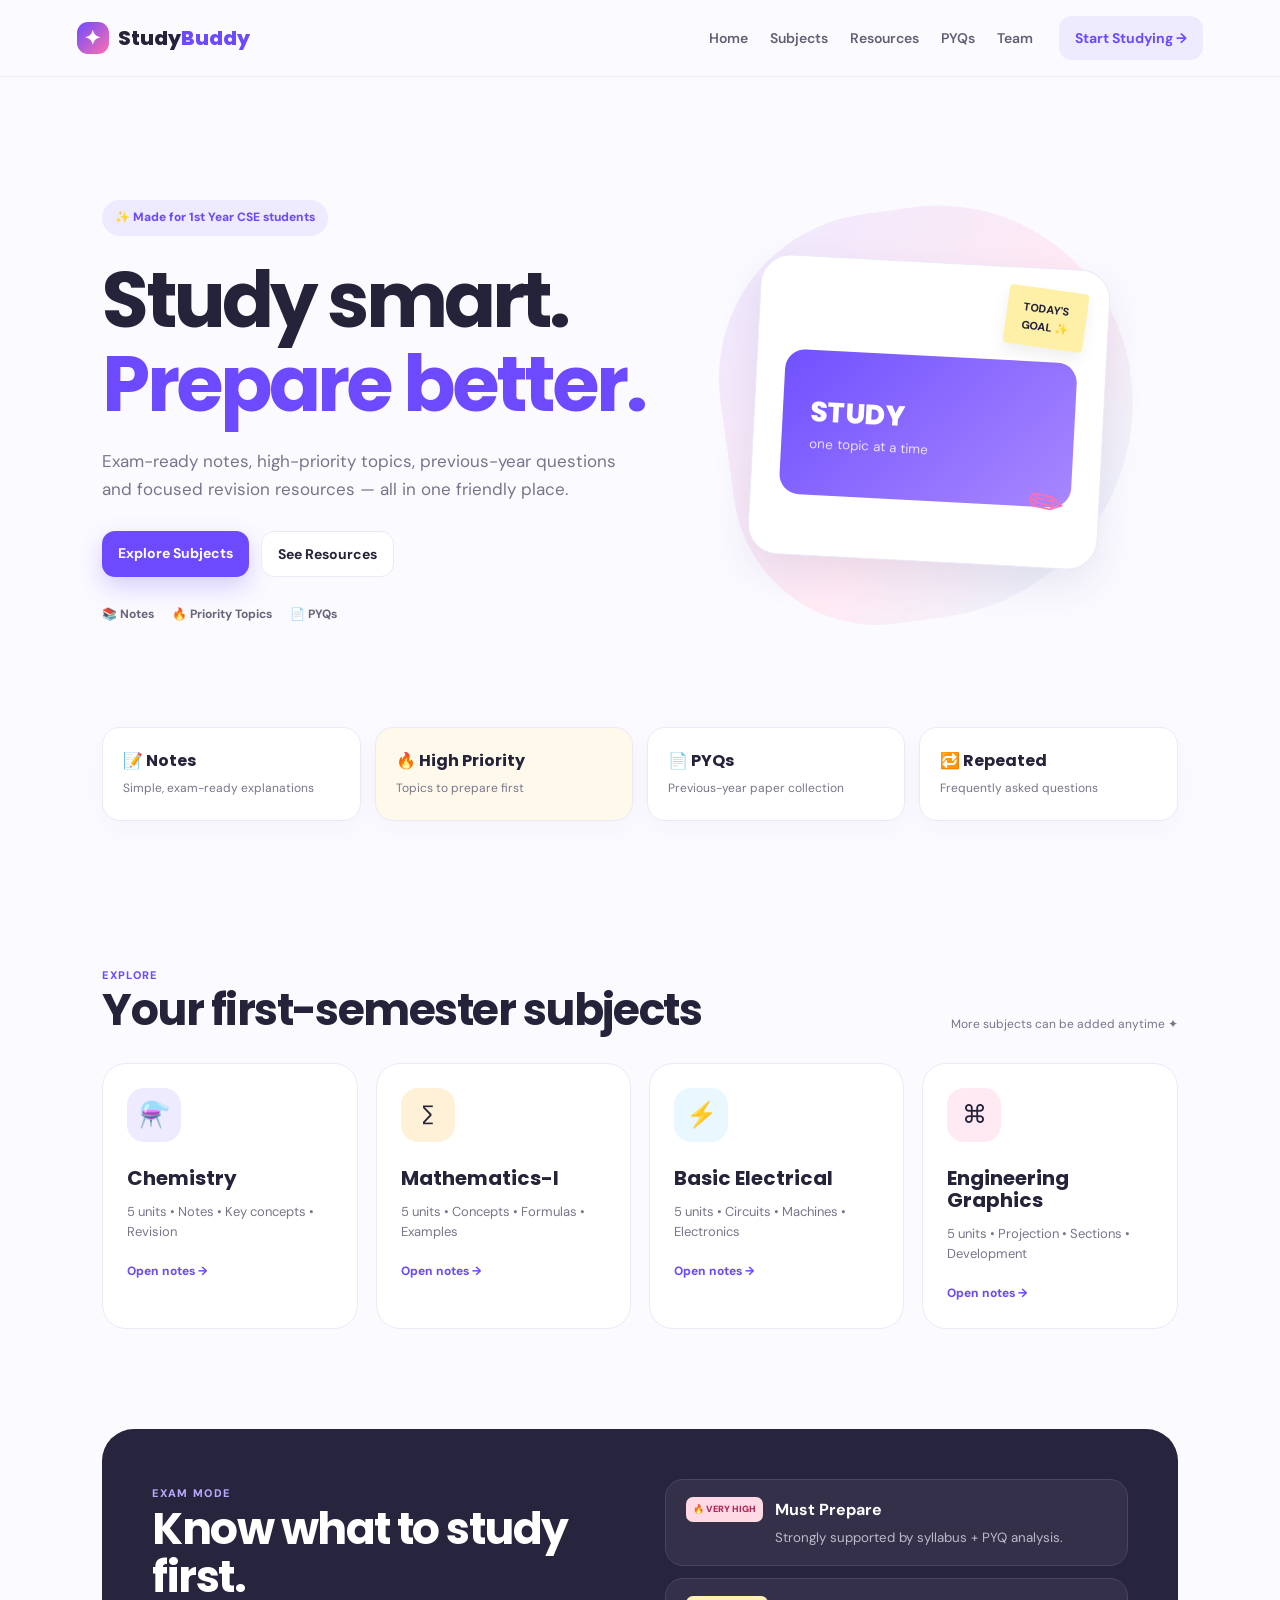
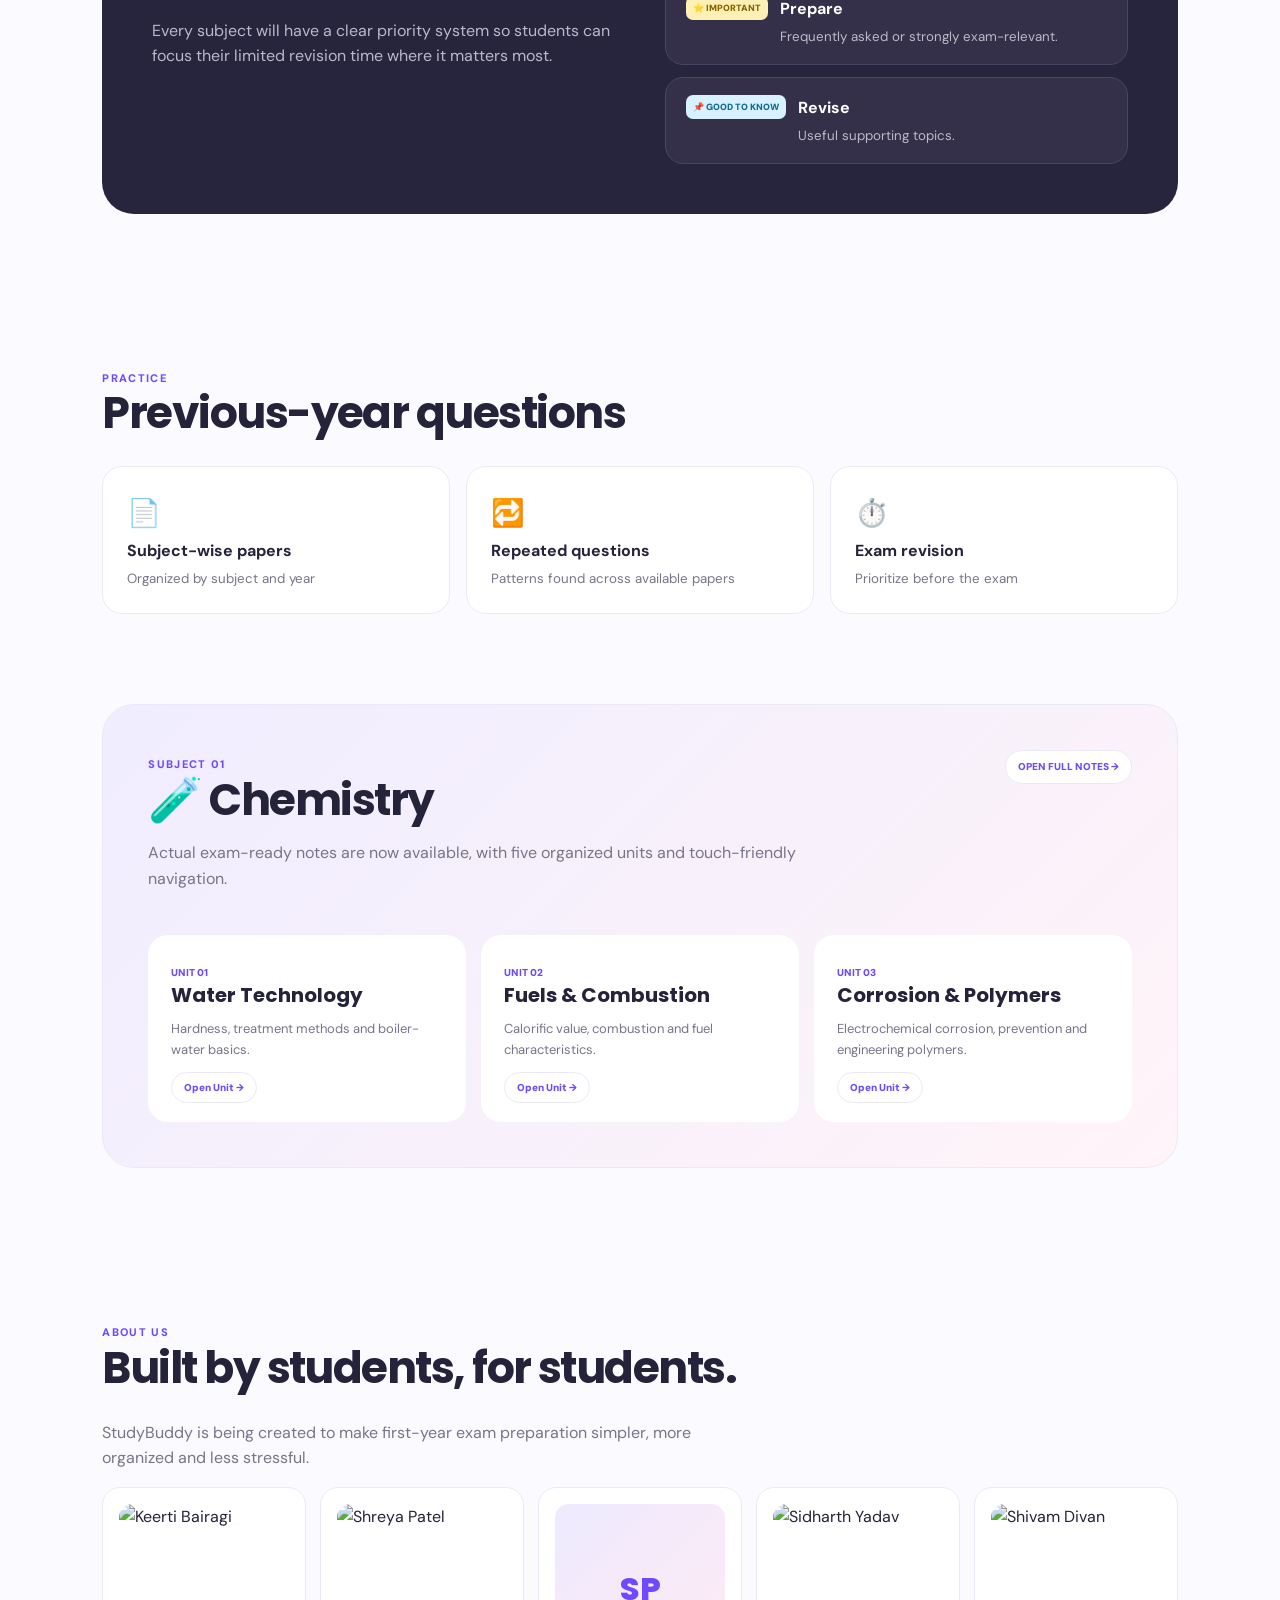
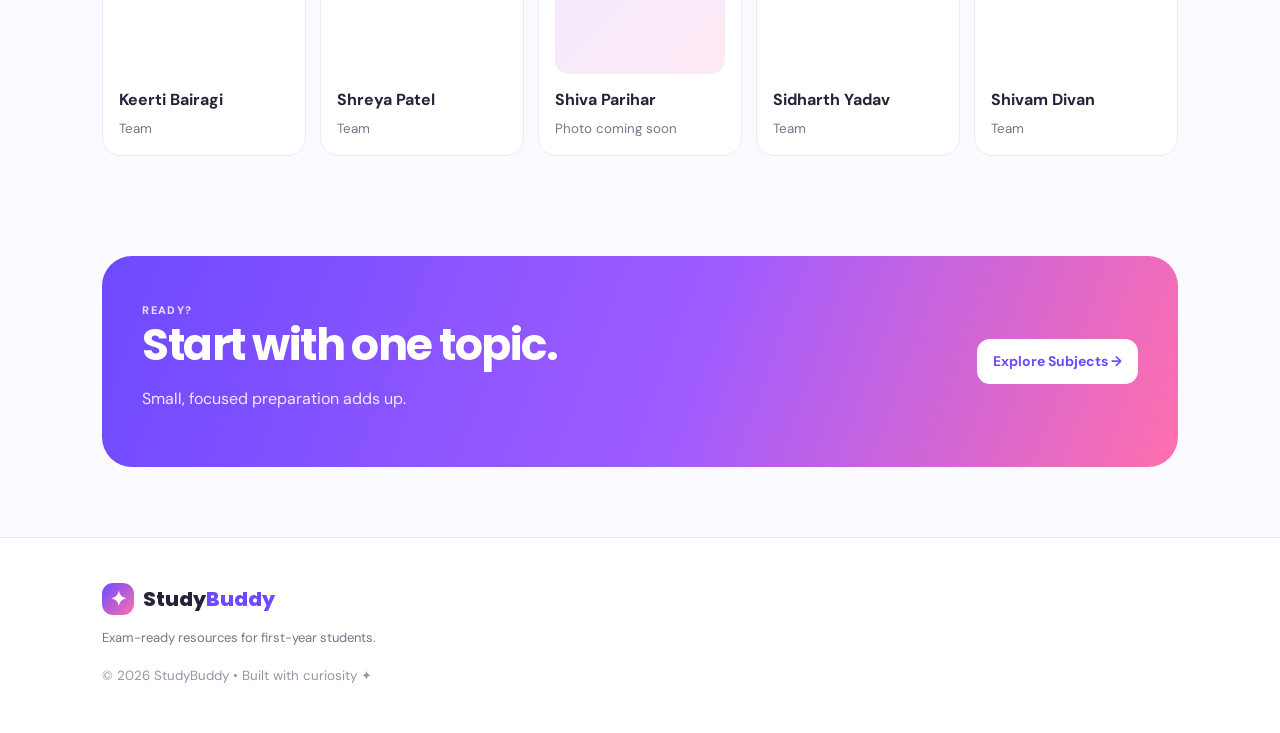
==== commit f592c3ef: "Add files via upload" ====
--- a/index.html
+++ b/index.html
@@ -37,10 +37,10 @@
 <section class="section reveal" id="subjects">
 <div class="section-head"><div><span class="eyebrow">EXPLORE</span><h2>Your first-semester subjects</h2></div><span class="small-note">More subjects can be added anytime ✦</span></div>
 <div class="subject-grid">
-<article class="subject"><div class="subject-icon chem">⚗️</div><h3>Chemistry</h3><p>Units • Notes • Priority topics • PYQs</p><a href="#chemistry">Open subject →</a></article>
-<article class="subject"><div class="subject-icon math">∑</div><h3>Mathematics-I</h3><p>Concepts • Important questions • PYQs</p><a href="#coming">Coming next →</a></article>
-<article class="subject"><div class="subject-icon phys">⚡</div><h3>Physics</h3><p>Notes • Derivations • Important topics</p><a href="#coming">Coming next →</a></article>
-<article class="subject"><div class="subject-icon cs">⌘</div><h3>Programming / CSE</h3><p>Basics • Programs • Exam revision</p><a href="#coming">Coming next →</a></article>
+<article class="subject"><div class="subject-icon chem">⚗️</div><h3>Chemistry</h3><p>5 units • Notes • Key concepts • Revision</p><a href="chemistry.html">Open notes →</a></article>
+<article class="subject"><div class="subject-icon math">∑</div><h3>Mathematics-I</h3><p>5 units • Concepts • Formulas • Examples</p><a href="M1.html">Open notes →</a></article>
+<article class="subject"><div class="subject-icon phys">⚡</div><h3>Basic Electrical</h3><p>5 units • Circuits • Machines • Electronics</p><a href="BEEE.html">Open notes →</a></article>
+<article class="subject"><div class="subject-icon cs">⌘</div><h3>Engineering Graphics</h3><p>5 units • Projection • Sections • Development</p><a href="engineering-graphic.html">Open notes →</a></article>
 </div>
 </section>
 
@@ -59,11 +59,11 @@
 </section>
 
 <section class="chem-section reveal" id="chemistry">
-<div class="chem-top"><div><span class="eyebrow">SUBJECT 01</span><h2>🧪 Chemistry</h2><p>Exam-focused learning space. Actual notes and PYQs will be added after the syllabus and papers are provided.</p></div><span class="coming">CONTENT AREA</span></div>
+<div class="chem-top"><div><span class="eyebrow">SUBJECT 01</span><h2>🧪 Chemistry</h2><p>Actual exam-ready notes are now available, with five organized units and touch-friendly navigation.</p></div><a class="coming" href="chemistry.html">OPEN FULL NOTES →</a></div>
 <div class="unit-grid">
-<div class="unit"><span>UNIT 01</span><h3>Notes & Concepts</h3><p>Easy explanations, definitions, formulas and diagrams.</p><button>Open Unit →</button></div>
-<div class="unit"><span>UNIT 02</span><h3>High-Priority Topics</h3><p>🔥 Topics selected from syllabus + previous papers.</p><button>View Priority List →</button></div>
-<div class="unit"><span>UNIT 03</span><h3>PYQs & Repeated</h3><p>📄 Previous papers and 🔁 recurring question patterns.</p><button>View Questions →</button></div>
+<div class="unit"><span>UNIT 01</span><h3>Water Technology</h3><p>Hardness, treatment methods and boiler-water basics.</p><a class="coming" href="chemistry.html#unit-1">Open Unit →</a></div>
+<div class="unit"><span>UNIT 02</span><h3>Fuels & Combustion</h3><p>Calorific value, combustion and fuel characteristics.</p><a class="coming" href="chemistry.html#unit-2">Open Unit →</a></div>
+<div class="unit"><span>UNIT 03</span><h3>Corrosion & Polymers</h3><p>Electrochemical corrosion, prevention and engineering polymers.</p><a class="coming" href="chemistry.html#unit-3">Open Unit →</a></div>
 </div>
 </section>
 
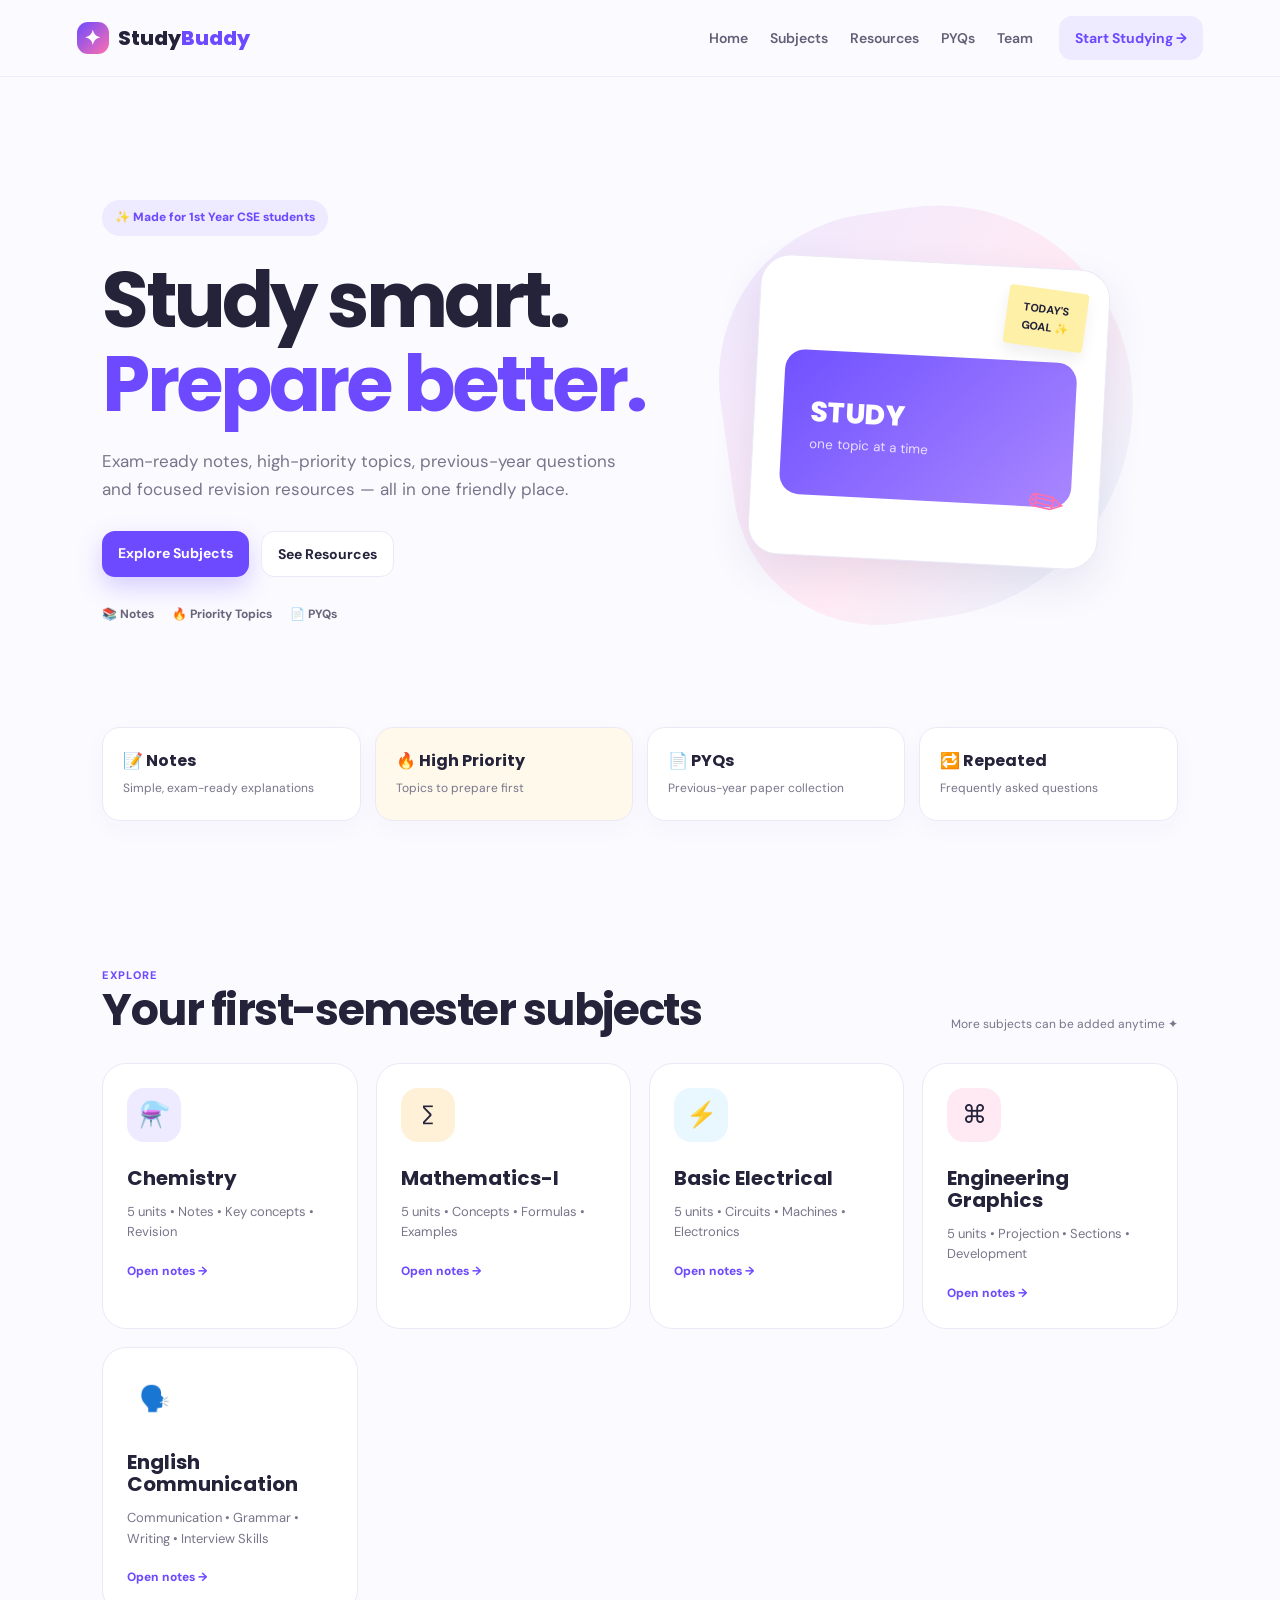
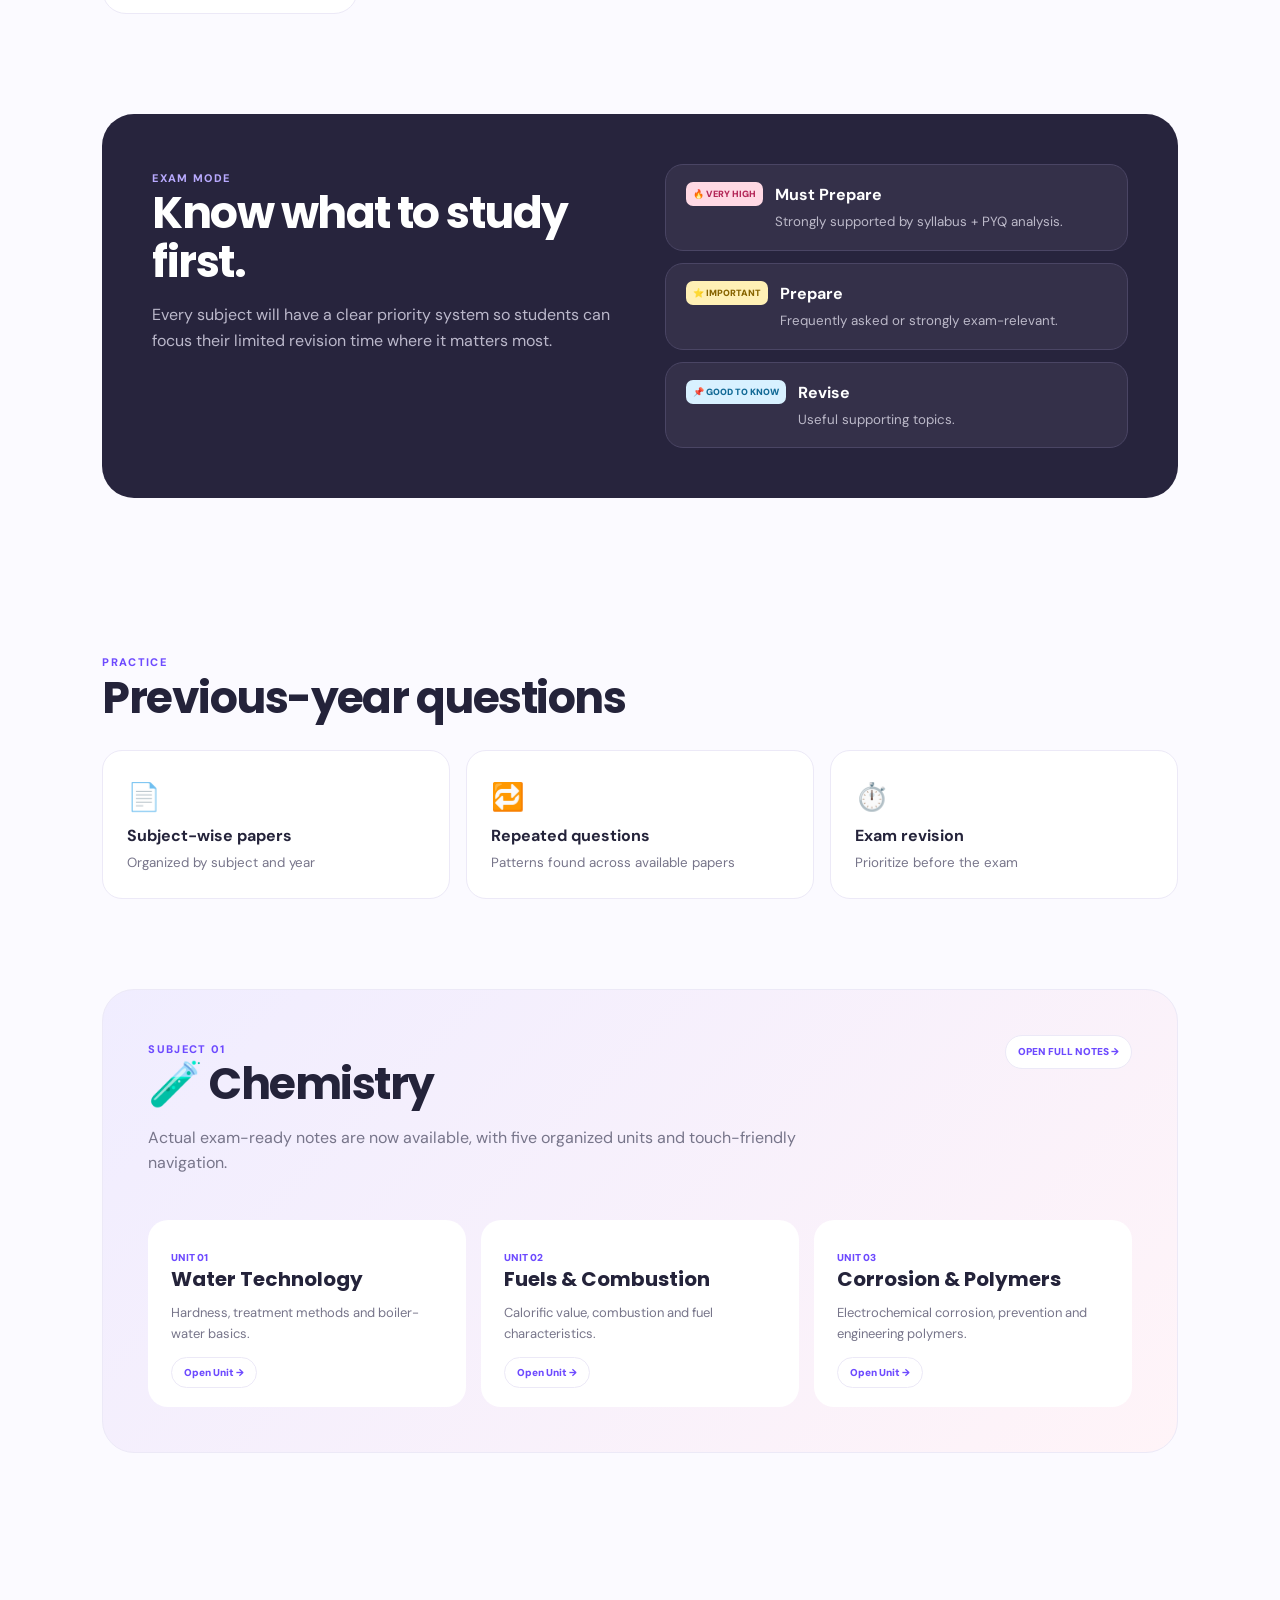
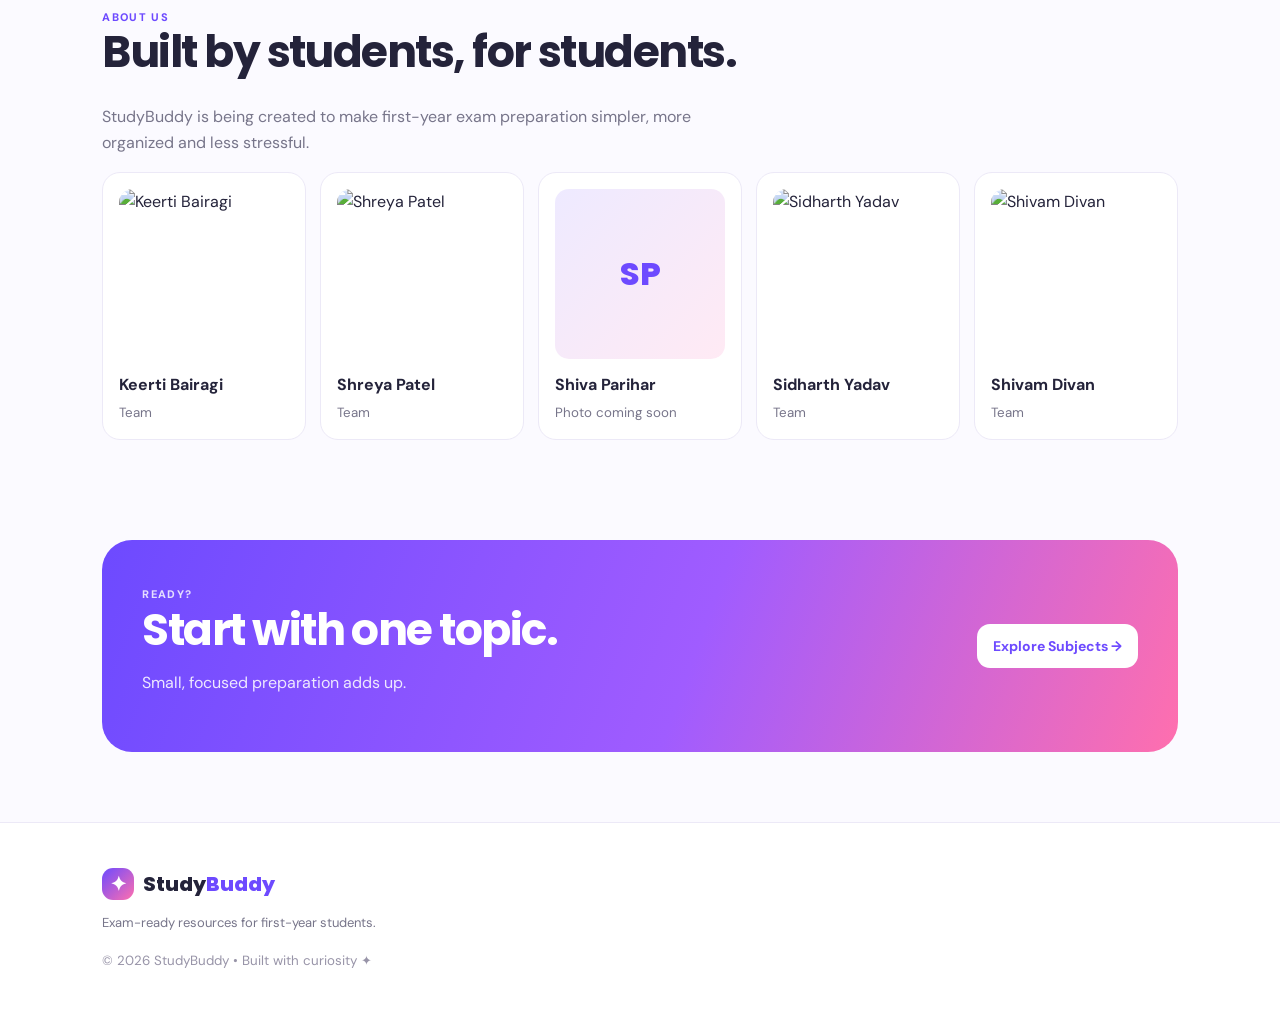
==== commit e25eb9ed: "Update index.html" ====
--- a/index.html
+++ b/index.html
@@ -41,6 +41,7 @@
 <article class="subject"><div class="subject-icon math">∑</div><h3>Mathematics-I</h3><p>5 units • Concepts • Formulas • Examples</p><a href="M1.html">Open notes →</a></article>
 <article class="subject"><div class="subject-icon phys">⚡</div><h3>Basic Electrical</h3><p>5 units • Circuits • Machines • Electronics</p><a href="BEEE.html">Open notes →</a></article>
 <article class="subject"><div class="subject-icon cs">⌘</div><h3>Engineering Graphics</h3><p>5 units • Projection • Sections • Development</p><a href="engineering-graphic.html">Open notes →</a></article>
+  <article class="subject"><div class="subject-icon">🗣️</div><h3>English Communication</h3><p>Communication • Grammar • Writing • Interview Skills</p><a href="english-communication.html">Open notes →</a></article>
 </div>
 </section>
 
@@ -84,4 +85,4 @@
 <footer><div class="brand"><span class="brand-icon">✦</span><span>Study<span>Buddy</span></span></div><p>Exam-ready resources for first-year students.</p><small>© 2026 StudyBuddy • Built with curiosity ✦</small></footer>
 <div class="toast" id="toast">This area is ready for your final content.</div>
 <script src="script.js"></script>
-</body></html>+</body></html>
